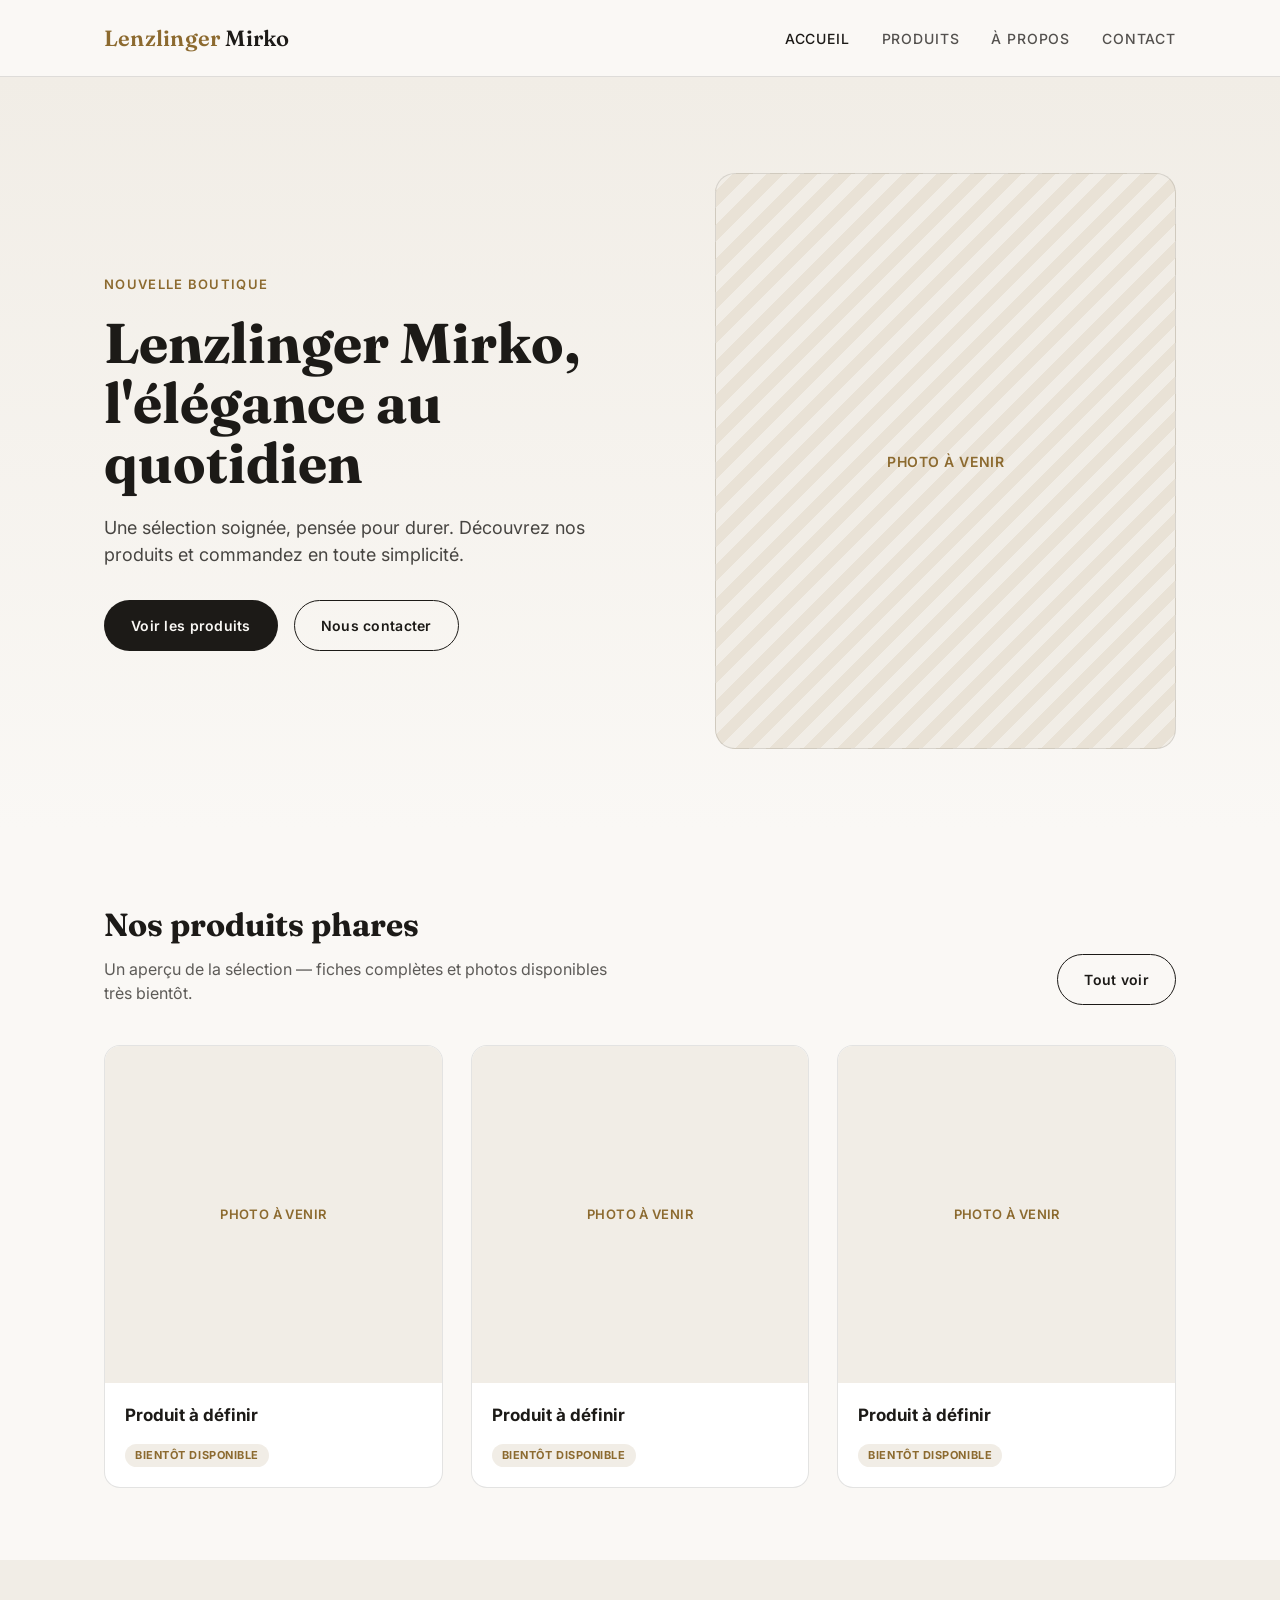
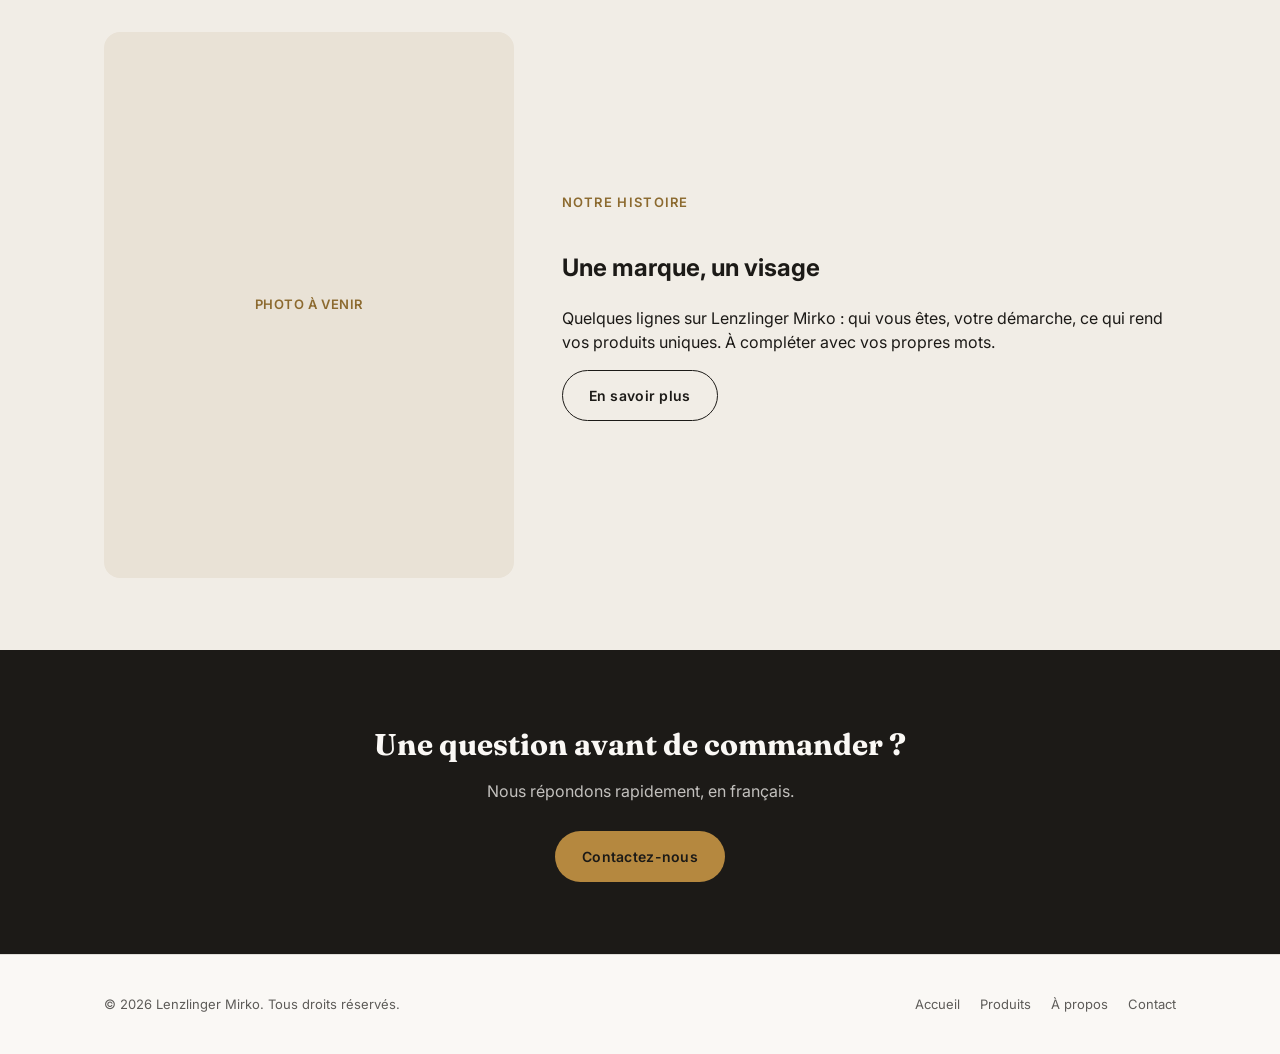
==== index.html @ 875009d1 "Scaffold the Lenzlinger Mirko storefront site Static homepage, products, about and contact pages wit" ====
<!doctype html>
<html lang="fr">
<head>
<meta charset="utf-8">
<meta name="viewport" content="width=device-width, initial-scale=1">
<title>Lenzlinger Mirko — Accueil</title>
<meta name="description" content="Lenzlinger Mirko — boutique en ligne. Site en cours de construction, pages et photos à venir.">
<link rel="preconnect" href="https://fonts.googleapis.com">
<link rel="preconnect" href="https://fonts.gstatic.com" crossorigin>
<link href="https://fonts.googleapis.com/css2?family=Fraunces:opsz,wght@9..144,500;9..144,600&family=Inter:wght@400;500;600;700&display=swap" rel="stylesheet">
<link rel="stylesheet" href="css/style.css">
</head>
<body>

<header class="site-header">
  <div class="wrap">
    <a href="index.html" class="logo">
      <span class="logo-animate"><span class="logo-mark">Lenzlinger</span> Mirko</span>
    </a>
    <nav class="main-nav" id="main-nav">
      <ul>
        <li><a href="index.html" aria-current="page">Accueil</a></li>
        <li><a href="produits.html">Produits</a></li>
        <li><a href="a-propos.html">À propos</a></li>
        <li><a href="contact.html">Contact</a></li>
      </ul>
    </nav>
    <button class="nav-toggle" aria-label="Ouvrir le menu" aria-expanded="false" aria-controls="main-nav">
      <span></span><span></span><span></span>
    </button>
  </div>
</header>

<main>

  <section class="hero">
    <div class="wrap">
      <div>
        <span class="eyebrow">Nouvelle boutique</span>
        <h1>Lenzlinger Mirko, l'élégance au quotidien</h1>
        <p class="lead">Une sélection soignée, pensée pour durer. Découvrez nos produits et commandez en toute simplicité.</p>
        <div class="cta-row">
          <a href="produits.html" class="btn btn-primary">Voir les produits</a>
          <a href="contact.html" class="btn btn-outline">Nous contacter</a>
        </div>
      </div>
      <div class="hero-visual">Photo à venir</div>
    </div>
  </section>

  <section id="produits">
    <div class="wrap">
      <div class="section-head">
        <div>
          <h2>Nos produits phares</h2>
          <p>Un aperçu de la sélection — fiches complètes et photos disponibles très bientôt.</p>
        </div>
        <a href="produits.html" class="btn btn-outline">Tout voir</a>
      </div>
      <div class="grid">
        <article class="card">
          <div class="card-media">Photo à venir</div>
          <div class="card-body">
            <h3>Produit à définir</h3>
            <span class="badge-soon">Bientôt disponible</span>
          </div>
        </article>
        <article class="card">
          <div class="card-media">Photo à venir</div>
          <div class="card-body">
            <h3>Produit à définir</h3>
            <span class="badge-soon">Bientôt disponible</span>
          </div>
        </article>
        <article class="card">
          <div class="card-media">Photo à venir</div>
          <div class="card-body">
            <h3>Produit à définir</h3>
            <span class="badge-soon">Bientôt disponible</span>
          </div>
        </article>
      </div>
    </div>
  </section>

  <section class="about">
    <div class="wrap">
      <div class="about-media">Photo à venir</div>
      <div>
        <span class="eyebrow">Notre histoire</span>
        <h2>Une marque, un visage</h2>
        <p class="lead">Quelques lignes sur Lenzlinger Mirko : qui vous êtes, votre démarche, ce qui rend vos produits uniques. À compléter avec vos propres mots.</p>
        <a href="a-propos.html" class="btn btn-outline">En savoir plus</a>
      </div>
    </div>
  </section>

  <section class="cta-band">
    <div class="wrap">
      <h2>Une question avant de commander ?</h2>
      <p>Nous répondons rapidement, en français.</p>
      <a href="contact.html" class="btn btn-primary">Contactez-nous</a>
    </div>
  </section>

</main>

<footer class="site-footer">
  <div class="wrap">
    <span>&copy; 2026 Lenzlinger Mirko. Tous droits réservés.</span>
    <nav>
      <ul>
        <li><a href="index.html">Accueil</a></li>
        <li><a href="produits.html">Produits</a></li>
        <li><a href="a-propos.html">À propos</a></li>
        <li><a href="contact.html">Contact</a></li>
      </ul>
    </nav>
  </div>
</footer>

<script src="js/main.js"></script>
</body>
</html>
---- css/style.css ----
:root {
  --ink: #1c1a17;
  --paper: #faf8f5;
  --paper-dim: #f1ede6;
  --accent: #b5883f;
  --accent-dark: #8c6a2f;
  --line: rgba(28, 26, 23, 0.12);
  --maxw: 1120px;
}

* { box-sizing: border-box; }

html { scroll-behavior: smooth; }

body {
  margin: 0;
  font-family: "Inter", system-ui, -apple-system, "Segoe UI", sans-serif;
  color: var(--ink);
  background: var(--paper);
  line-height: 1.5;
}

a { color: inherit; text-decoration: none; }

img { max-width: 100%; display: block; }

.wrap {
  max-width: var(--maxw);
  margin: 0 auto;
  padding: 0 24px;
}

/* Header */
.site-header {
  position: sticky;
  top: 0;
  z-index: 50;
  background: rgba(250, 248, 245, 0.92);
  backdrop-filter: blur(8px);
  border-bottom: 1px solid var(--line);
}

.site-header .wrap {
  display: flex;
  align-items: center;
  justify-content: space-between;
  height: 76px;
}

.logo {
  font-family: "Fraunces", Georgia, serif;
  font-weight: 600;
  font-size: 22px;
  letter-spacing: 0.01em;
  display: inline-flex;
  align-items: baseline;
  gap: 6px;
}

.logo .logo-mark {
  color: var(--accent-dark);
}

.logo-animate {
  display: inline-block;
  opacity: 0;
  transform: translateY(10px);
  animation: logoFill 0.9s cubic-bezier(0.19, 1, 0.22, 1) forwards;
  animation-delay: 0.15s;
}

@keyframes logoFill {
  0% {
    opacity: 0;
    transform: translateY(14px) scale(0.94);
    letter-spacing: 0.08em;
  }
  70% {
    opacity: 1;
  }
  100% {
    opacity: 1;
    transform: translateY(0) scale(1);
    letter-spacing: 0.01em;
  }
}

.main-nav ul {
  list-style: none;
  display: flex;
  gap: 32px;
  margin: 0;
  padding: 0;
}

.main-nav a {
  font-size: 14px;
  font-weight: 500;
  text-transform: uppercase;
  letter-spacing: 0.06em;
  opacity: 0.75;
  transition: opacity 0.15s ease;
}

.main-nav a:hover,
.main-nav a[aria-current="page"] {
  opacity: 1;
}

.nav-toggle {
  display: none;
  background: none;
  border: 0;
  cursor: pointer;
  padding: 8px;
}

.nav-toggle span {
  display: block;
  width: 22px;
  height: 2px;
  background: var(--ink);
  margin: 4px 0;
}

/* Hero */
.hero {
  position: relative;
  padding: 96px 0 80px;
  overflow: hidden;
  background: linear-gradient(180deg, var(--paper-dim), var(--paper));
}

.hero .wrap {
  display: grid;
  grid-template-columns: 1.1fr 0.9fr;
  gap: 48px;
  align-items: center;
}

.eyebrow {
  display: inline-block;
  font-size: 13px;
  font-weight: 600;
  letter-spacing: 0.1em;
  text-transform: uppercase;
  color: var(--accent-dark);
  margin-bottom: 18px;
}

.hero h1 {
  font-family: "Fraunces", Georgia, serif;
  font-size: clamp(36px, 5vw, 56px);
  line-height: 1.08;
  margin: 0 0 20px;
}

.hero p.lead {
  font-size: 18px;
  opacity: 0.8;
  max-width: 48ch;
  margin: 0 0 32px;
}

.btn {
  display: inline-flex;
  align-items: center;
  gap: 8px;
  padding: 14px 26px;
  border-radius: 999px;
  font-size: 14px;
  font-weight: 600;
  letter-spacing: 0.02em;
  border: 1px solid transparent;
  cursor: pointer;
}

.btn-primary {
  background: var(--ink);
  color: var(--paper);
}

.btn-primary:hover { background: var(--accent-dark); }

.btn-outline {
  border-color: var(--ink);
  background: transparent;
}

.btn-outline:hover {
  background: var(--ink);
  color: var(--paper);
}

.cta-row {
  display: flex;
  gap: 16px;
  flex-wrap: wrap;
}

.hero-visual {
  aspect-ratio: 4 / 5;
  border-radius: 20px;
  background: repeating-linear-gradient(
    135deg,
    var(--paper-dim),
    var(--paper-dim) 12px,
    #e9e2d6 12px,
    #e9e2d6 24px
  );
  display: flex;
  align-items: center;
  justify-content: center;
  text-align: center;
  color: var(--accent-dark);
  font-size: 14px;
  font-weight: 600;
  letter-spacing: 0.04em;
  text-transform: uppercase;
  border: 1px solid var(--line);
  padding: 24px;
}

/* Sections */
section { padding: 72px 0; }

.section-head {
  display: flex;
  align-items: flex-end;
  justify-content: space-between;
  gap: 24px;
  margin-bottom: 40px;
  flex-wrap: wrap;
}

.section-head h2 {
  font-family: "Fraunces", Georgia, serif;
  font-size: 32px;
  margin: 0;
}

.section-head p {
  margin: 8px 0 0;
  opacity: 0.7;
  max-width: 52ch;
}

/* Product grid */
.grid {
  display: grid;
  grid-template-columns: repeat(auto-fit, minmax(240px, 1fr));
  gap: 28px;
}

.card {
  background: #fff;
  border: 1px solid var(--line);
  border-radius: 16px;
  overflow: hidden;
  display: flex;
  flex-direction: column;
}

.card-media {
  aspect-ratio: 1 / 1;
  background: var(--paper-dim);
  display: flex;
  align-items: center;
  justify-content: center;
  color: var(--accent-dark);
  font-size: 13px;
  font-weight: 600;
  letter-spacing: 0.03em;
  text-transform: uppercase;
  text-align: center;
  padding: 16px;
}

.card-body { padding: 20px; }

.card-body h3 {
  margin: 0 0 6px;
  font-size: 17px;
}

.card-body .price {
  font-weight: 700;
  color: var(--accent-dark);
  margin-top: 10px;
}

.badge-soon {
  display: inline-block;
  font-size: 11px;
  font-weight: 700;
  text-transform: uppercase;
  letter-spacing: 0.05em;
  background: var(--paper-dim);
  color: var(--accent-dark);
  padding: 3px 10px;
  border-radius: 999px;
  margin-top: 10px;
}

/* About */
.about {
  background: var(--paper-dim);
}

.about .wrap {
  display: grid;
  grid-template-columns: 0.8fr 1.2fr;
  gap: 48px;
  align-items: center;
}

.about-media {
  aspect-ratio: 3 / 4;
  border-radius: 16px;
  background: #e9e2d6;
  display: flex;
  align-items: center;
  justify-content: center;
  color: var(--accent-dark);
  font-size: 13px;
  font-weight: 600;
  text-transform: uppercase;
  letter-spacing: 0.04em;
  text-align: center;
  padding: 24px;
}

/* Contact / CTA band */
.cta-band {
  background: var(--ink);
  color: var(--paper);
  text-align: center;
}

.cta-band h2 {
  font-family: "Fraunces", Georgia, serif;
  font-size: 30px;
  margin: 0 0 12px;
}

.cta-band p { opacity: 0.75; margin: 0 0 28px; }

.cta-band .btn-primary {
  background: var(--accent);
  color: var(--ink);
}

.cta-band .btn-primary:hover { background: #d6ab62; }

/* Contact page form */
.contact-grid {
  display: grid;
  grid-template-columns: 1fr 1fr;
  gap: 48px;
}

.form-field {
  margin-bottom: 20px;
}

.form-field label {
  display: block;
  font-size: 13px;
  font-weight: 600;
  margin-bottom: 6px;
}

.form-field input,
.form-field textarea {
  width: 100%;
  padding: 12px 14px;
  border: 1px solid var(--line);
  border-radius: 10px;
  font: inherit;
  background: #fff;
}

.form-field textarea { min-height: 140px; resize: vertical; }

.info-list {
  list-style: none;
  padding: 0;
  margin: 24px 0 0;
}

.info-list li {
  padding: 14px 0;
  border-top: 1px solid var(--line);
}

/* Footer */
.site-footer {
  border-top: 1px solid var(--line);
  padding: 40px 0;
}

.site-footer .wrap {
  display: flex;
  justify-content: space-between;
  align-items: center;
  flex-wrap: wrap;
  gap: 16px;
  font-size: 13px;
  opacity: 0.7;
}

.site-footer nav ul {
  list-style: none;
  display: flex;
  gap: 20px;
  margin: 0;
  padding: 0;
}

/* Responsive */
@media (max-width: 860px) {
  .hero .wrap,
  .about .wrap,
  .contact-grid {
    grid-template-columns: 1fr;
  }

  .hero { padding: 64px 0 48px; }

  .main-nav {
    position: fixed;
    inset: 76px 0 0 0;
    background: var(--paper);
    padding: 24px;
    transform: translateY(-110%);
    transition: transform 0.25s ease;
  }

  .main-nav.open { transform: translateY(0); }

  .main-nav ul {
    flex-direction: column;
    gap: 4px;
  }

  .main-nav a {
    display: block;
    padding: 14px 4px;
    font-size: 16px;
    border-bottom: 1px solid var(--line);
  }

  .nav-toggle { display: block; }
}
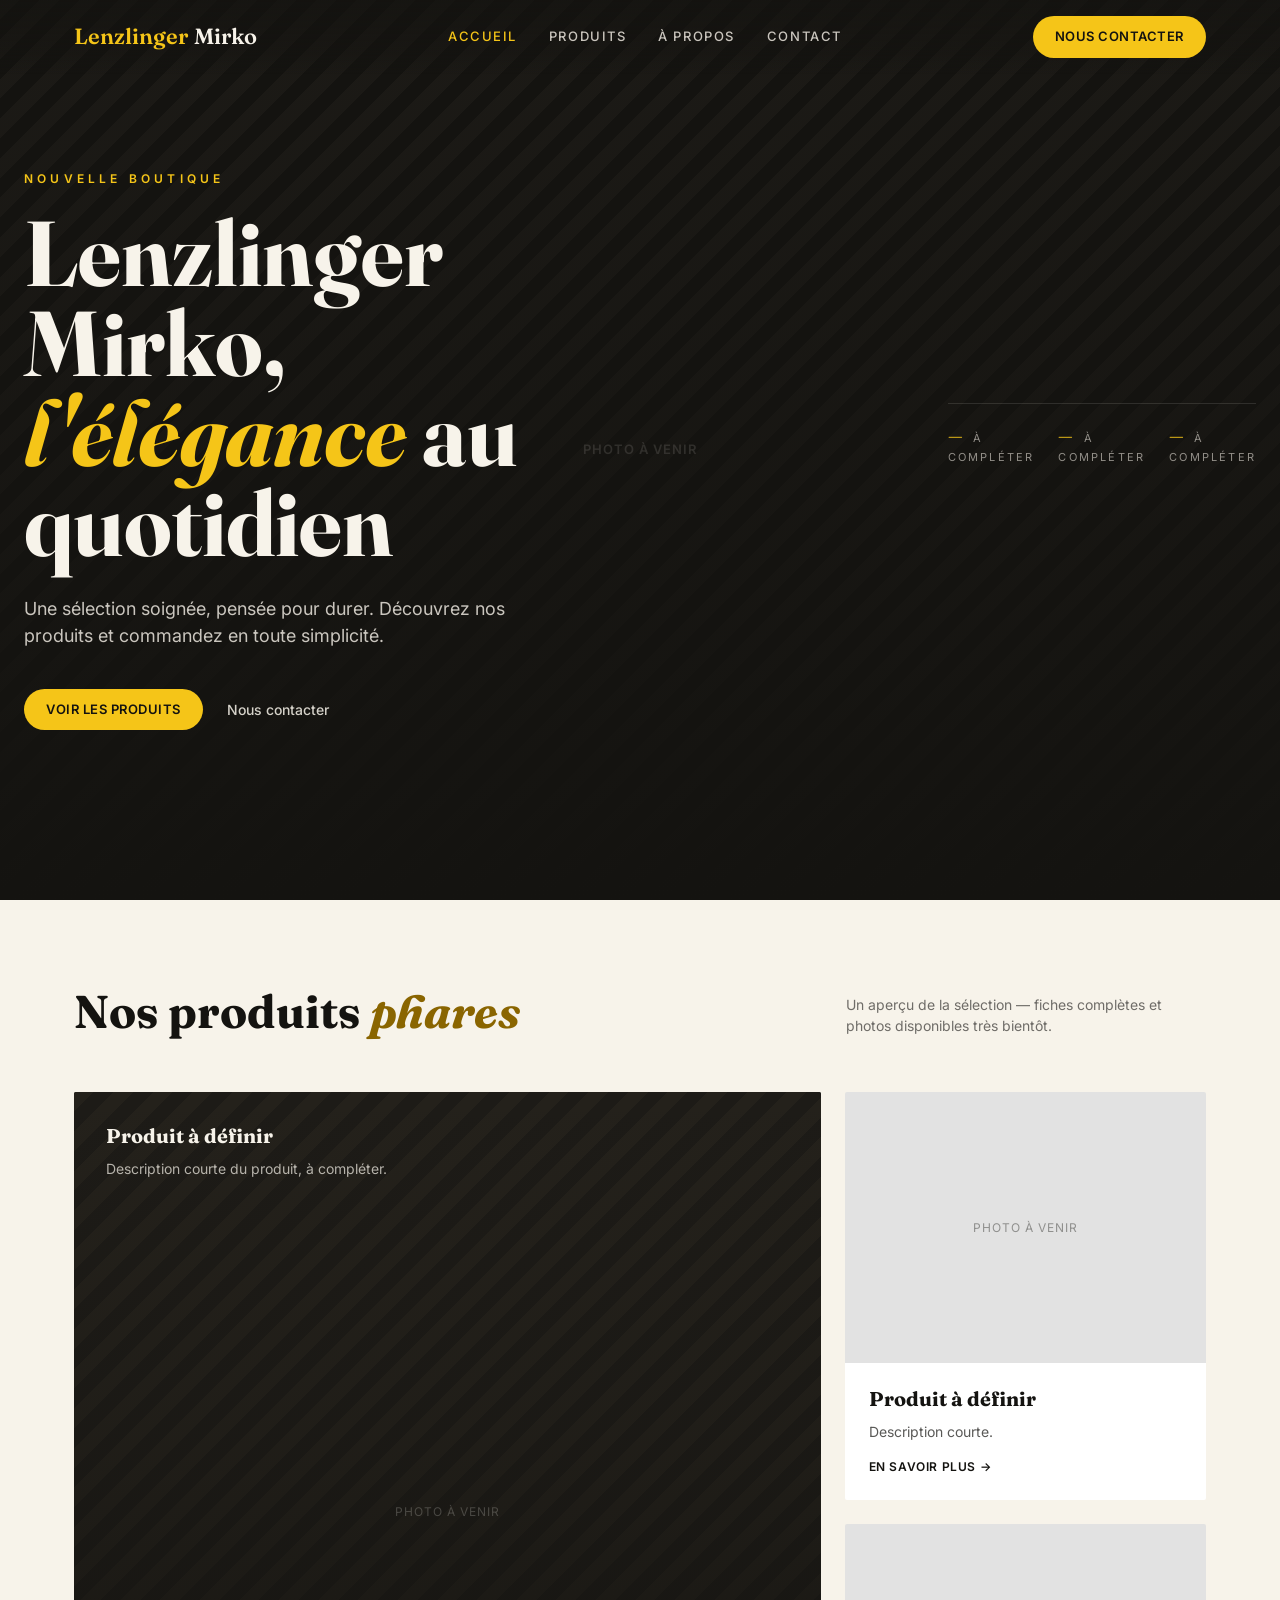
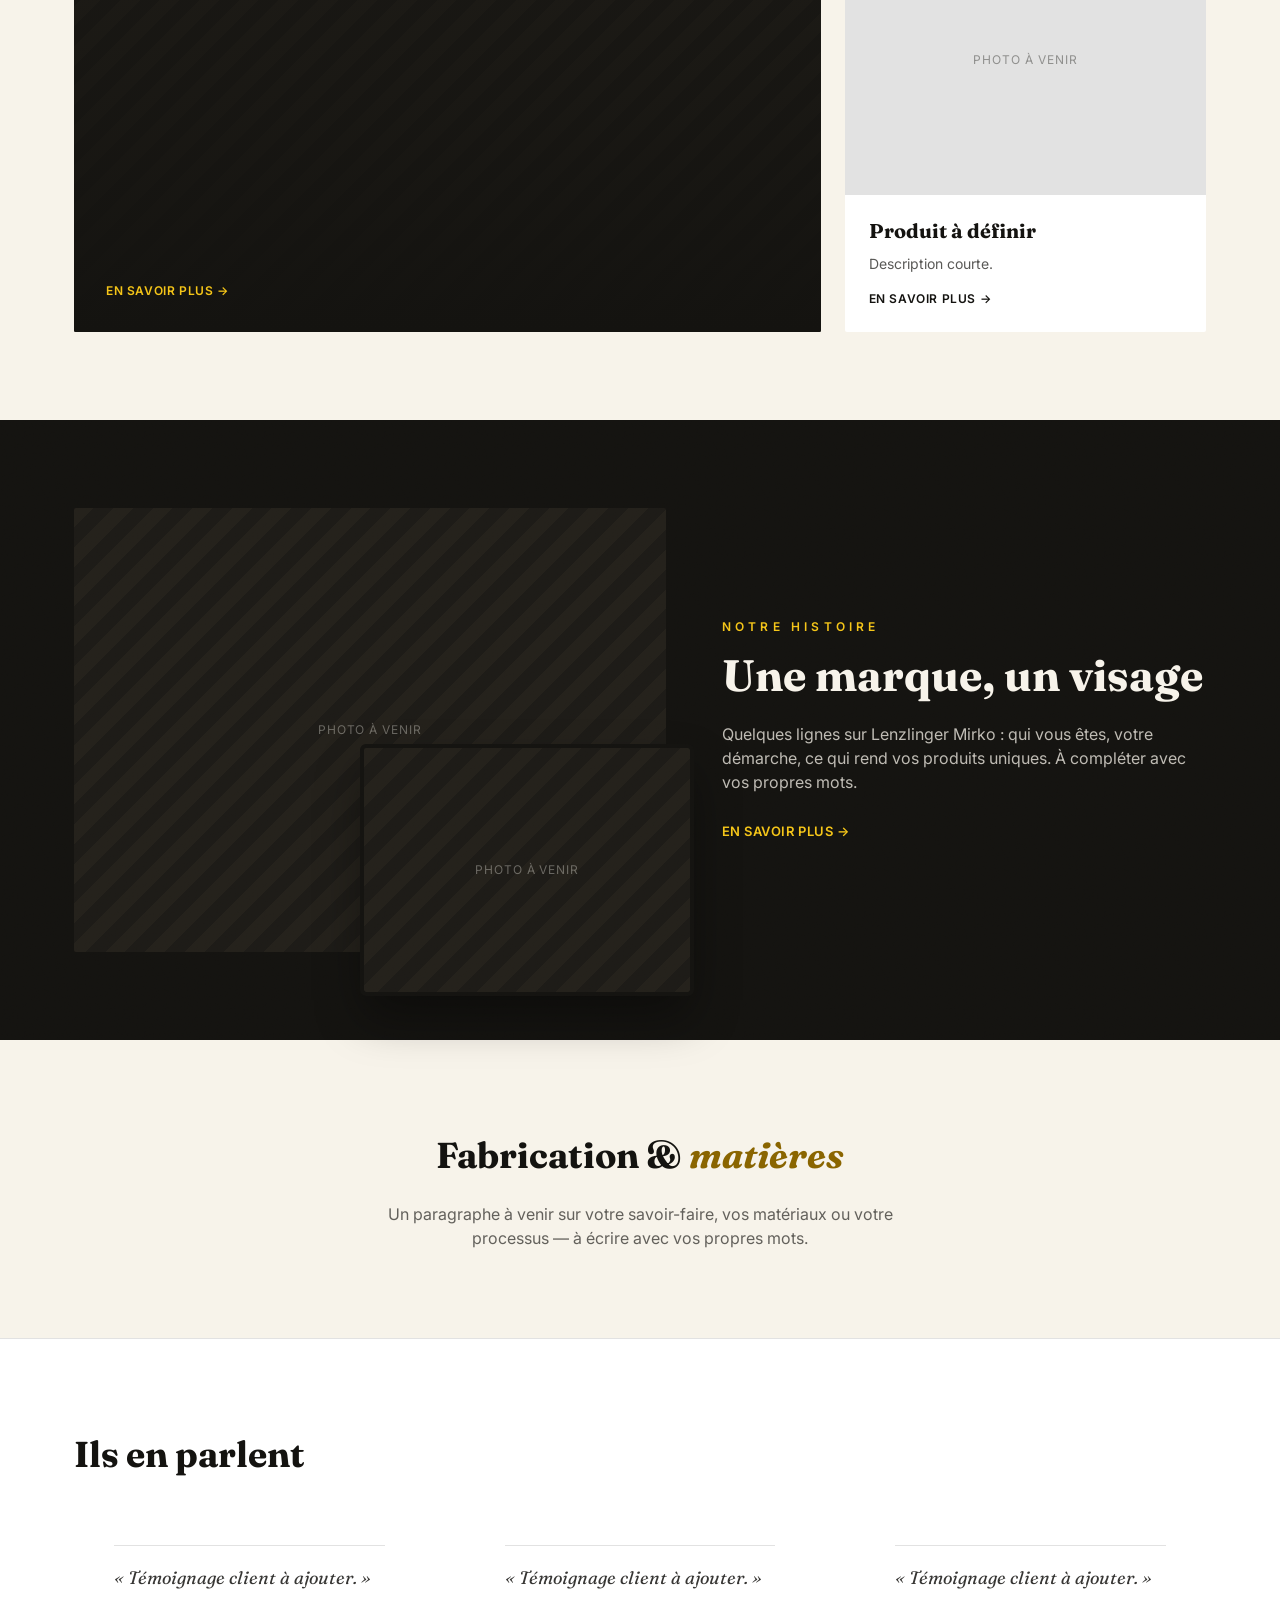
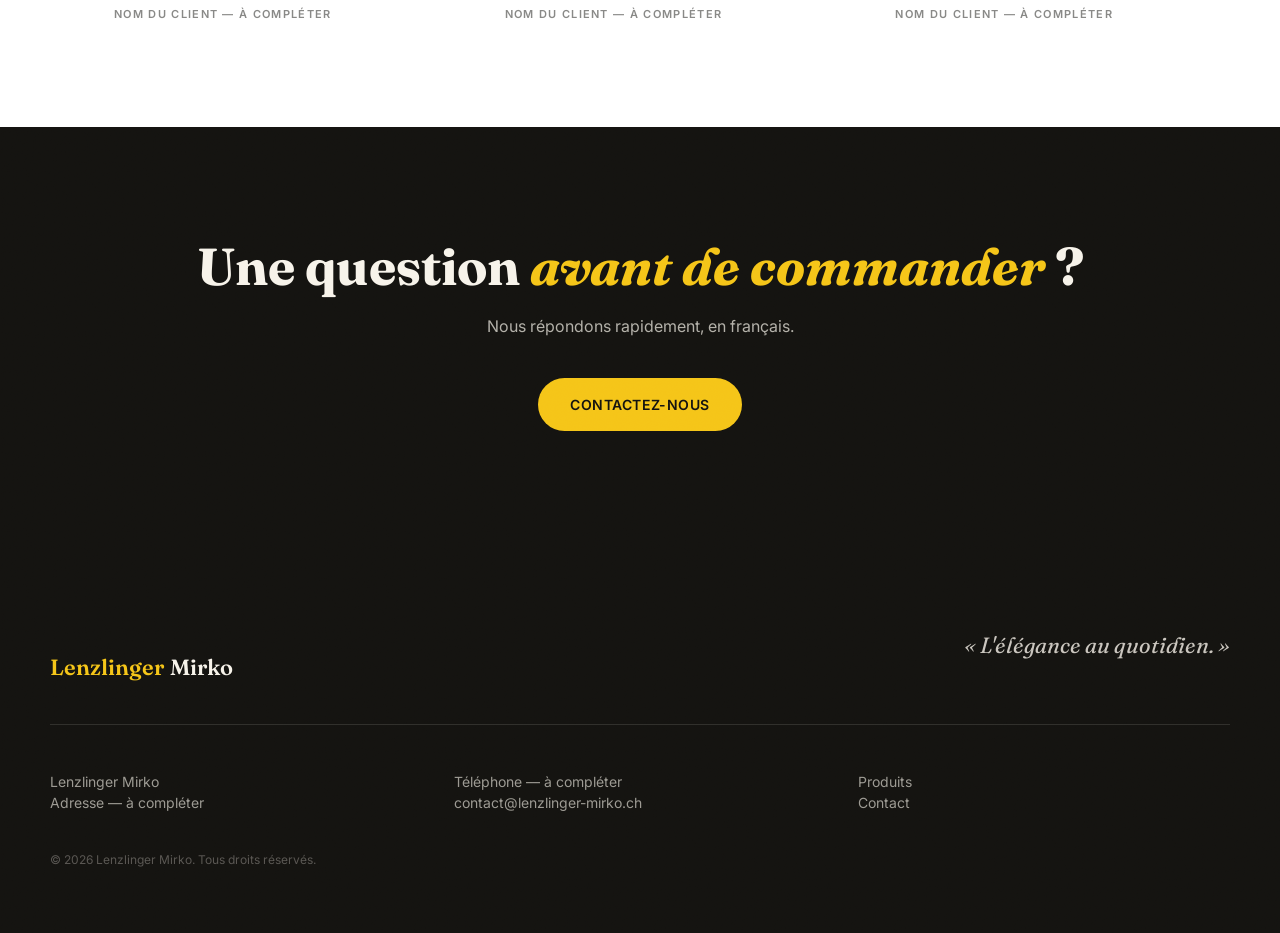
==== commit 8cbaaf7b: "Restyle the site after AZ Coaching's editorial design system Same visual language across all pages: " ====
--- a/index.html
+++ b/index.html
@@ -7,115 +7,189 @@
 <meta name="description" content="Lenzlinger Mirko — boutique en ligne. Site en cours de construction, pages et photos à venir.">
 <link rel="preconnect" href="https://fonts.googleapis.com">
 <link rel="preconnect" href="https://fonts.gstatic.com" crossorigin>
-<link href="https://fonts.googleapis.com/css2?family=Fraunces:opsz,wght@9..144,500;9..144,600&family=Inter:wght@400;500;600;700&display=swap" rel="stylesheet">
+<link href="https://fonts.googleapis.com/css2?family=Fraunces:ital,wght@0,500;0,600;1,400;1,500;1,600&family=Inter:wght@400;500;600;700&display=swap" rel="stylesheet">
 <link rel="stylesheet" href="css/style.css">
 </head>
 <body>
 
-<header class="site-header">
+<header id="site-header">
   <div class="wrap">
-    <a href="index.html" class="logo">
-      <span class="logo-animate"><span class="logo-mark">Lenzlinger</span> Mirko</span>
+    <a href="index.html" class="wordmark">
+      <span class="mark">Lenzlinger</span> Mirko
     </a>
-    <nav class="main-nav" id="main-nav">
-      <ul>
-        <li><a href="index.html" aria-current="page">Accueil</a></li>
-        <li><a href="produits.html">Produits</a></li>
-        <li><a href="a-propos.html">À propos</a></li>
-        <li><a href="contact.html">Contact</a></li>
-      </ul>
+
+    <nav class="main-nav">
+      <a href="index.html" aria-current="page">Accueil</a>
+      <a href="produits.html">Produits</a>
+      <a href="a-propos.html">À propos</a>
+      <a href="contact.html">Contact</a>
     </nav>
-    <button class="nav-toggle" aria-label="Ouvrir le menu" aria-expanded="false" aria-controls="main-nav">
-      <span></span><span></span><span></span>
-    </button>
+
+    <div class="header-actions">
+      <a href="contact.html" class="btn-pill">Nous contacter</a>
+      <button id="menu-toggle" class="menu-toggle" type="button" aria-expanded="false" aria-controls="full-menu" aria-label="Ouvrir le menu">
+        <span></span><span></span><span></span>
+      </button>
+    </div>
   </div>
 </header>
+
+<div id="full-menu">
+  <nav>
+    <a href="index.html" aria-current="page">Accueil</a>
+    <a href="produits.html">Produits</a>
+    <a href="a-propos.html">À propos</a>
+    <a href="contact.html">Contact</a>
+  </nav>
+  <div class="menu-footer">
+    <a href="contact.html" class="btn-pill btn-pill-lg">Nous contacter</a>
+  </div>
+</div>
 
 <main>
 
   <section class="hero">
-    <div class="wrap">
-      <div>
-        <span class="eyebrow">Nouvelle boutique</span>
-        <h1>Lenzlinger Mirko, l'élégance au quotidien</h1>
-        <p class="lead">Une sélection soignée, pensée pour durer. Découvrez nos produits et commandez en toute simplicité.</p>
-        <div class="cta-row">
-          <a href="produits.html" class="btn btn-primary">Voir les produits</a>
-          <a href="contact.html" class="btn btn-outline">Nous contacter</a>
+    <div class="hero-media">
+      <div class="kenburns">Photo à venir</div>
+    </div>
+    <div class="hero-overlay"></div>
+
+    <div class="hero-content">
+      <div class="hero-inner">
+        <p class="kicker" data-reveal data-reveal-hero>Nouvelle boutique</p>
+        <h1 data-reveal data-reveal-hero style="--reveal-delay:100ms">
+          Lenzlinger Mirko,<br>
+          <em>l'élégance</em> au quotidien
+        </h1>
+        <p class="lead" data-reveal data-reveal-hero style="--reveal-delay:220ms">
+          Une sélection soignée, pensée pour durer. Découvrez nos produits et commandez en toute simplicité.
+        </p>
+        <div class="hero-actions" data-reveal data-reveal-hero style="--reveal-delay:340ms">
+          <a href="produits.html" class="btn-pill">Voir les produits</a>
+          <a href="contact.html" class="link-draw">Nous contacter</a>
         </div>
       </div>
-      <div class="hero-visual">Photo à venir</div>
+    </div>
+
+    <div class="hero-stats" data-reveal style="--reveal-delay:500ms">
+      <div class="row">
+        <span><span class="num">—</span>à compléter</span>
+        <span><span class="num">—</span>à compléter</span>
+        <span><span class="num">—</span>à compléter</span>
+      </div>
     </div>
   </section>
 
   <section id="produits">
     <div class="wrap">
       <div class="section-head">
-        <div>
-          <h2>Nos produits phares</h2>
-          <p>Un aperçu de la sélection — fiches complètes et photos disponibles très bientôt.</p>
-        </div>
-        <a href="produits.html" class="btn btn-outline">Tout voir</a>
+        <h2 data-reveal>Nos produits <em>phares</em></h2>
+        <p data-reveal style="--reveal-delay:80ms">Un aperçu de la sélection — fiches complètes et photos disponibles très bientôt.</p>
       </div>
-      <div class="grid">
-        <article class="card">
-          <div class="card-media">Photo à venir</div>
+
+      <div class="feature-grid">
+        <a href="produits.html" class="card-feature rise-card" data-reveal>
+          <div class="media-fill">Photo à venir</div>
+          <div class="card-body">
+            <h3 class="editorial">Produit à définir</h3>
+            <p>Description courte du produit, à compléter.</p>
+            <span class="more">En savoir plus →</span>
+          </div>
+        </a>
+
+        <a href="produits.html" class="card-simple rise-card" data-reveal style="--reveal-delay:70ms">
+          <div class="media-fill">Photo à venir</div>
           <div class="card-body">
             <h3>Produit à définir</h3>
-            <span class="badge-soon">Bientôt disponible</span>
+            <p>Description courte.</p>
+            <span class="more">En savoir plus →</span>
           </div>
-        </article>
-        <article class="card">
-          <div class="card-media">Photo à venir</div>
+        </a>
+
+        <a href="produits.html" class="card-simple rise-card" data-reveal style="--reveal-delay:140ms">
+          <div class="media-fill">Photo à venir</div>
           <div class="card-body">
             <h3>Produit à définir</h3>
-            <span class="badge-soon">Bientôt disponible</span>
+            <p>Description courte.</p>
+            <span class="more">En savoir plus →</span>
           </div>
-        </article>
-        <article class="card">
-          <div class="card-media">Photo à venir</div>
-          <div class="card-body">
-            <h3>Produit à définir</h3>
-            <span class="badge-soon">Bientôt disponible</span>
-          </div>
-        </article>
+        </a>
       </div>
     </div>
   </section>
 
-  <section class="about">
+  <section class="band-dark grain">
     <div class="wrap">
-      <div class="about-media">Photo à venir</div>
-      <div>
-        <span class="eyebrow">Notre histoire</span>
+      <div class="overlap-media">
+        <div class="media-fill" data-reveal>Photo à venir</div>
+        <div class="media-fill small" data-reveal style="--reveal-delay:150ms">Photo à venir</div>
+      </div>
+      <div class="copy" data-reveal style="--reveal-delay:100ms">
+        <p class="kicker">Notre histoire</p>
         <h2>Une marque, un visage</h2>
         <p class="lead">Quelques lignes sur Lenzlinger Mirko : qui vous êtes, votre démarche, ce qui rend vos produits uniques. À compléter avec vos propres mots.</p>
-        <a href="a-propos.html" class="btn btn-outline">En savoir plus</a>
+        <a href="a-propos.html" class="link-draw">En savoir plus →</a>
       </div>
     </div>
   </section>
 
-  <section class="cta-band">
+  <section class="text-center-section">
     <div class="wrap">
-      <h2>Une question avant de commander ?</h2>
-      <p>Nous répondons rapidement, en français.</p>
-      <a href="contact.html" class="btn btn-primary">Contactez-nous</a>
+      <h2 data-reveal>Fabrication &amp; <em style="color:var(--yellow-dark); font-style:italic;">matières</em></h2>
+      <p data-reveal style="--reveal-delay:80ms">Un paragraphe à venir sur votre savoir-faire, vos matériaux ou votre processus — à écrire avec vos propres mots.</p>
+    </div>
+  </section>
+
+  <section class="testimonials">
+    <div class="wrap">
+      <h2 data-reveal>Ils en parlent</h2>
+      <div class="testimonial-grid">
+        <figure class="testimonial" data-reveal>
+          <blockquote>« Témoignage client à ajouter. »</blockquote>
+          <figcaption>Nom du client — à compléter</figcaption>
+        </figure>
+        <figure class="testimonial" data-reveal style="--reveal-delay:90ms">
+          <blockquote>« Témoignage client à ajouter. »</blockquote>
+          <figcaption>Nom du client — à compléter</figcaption>
+        </figure>
+        <figure class="testimonial" data-reveal style="--reveal-delay:180ms">
+          <blockquote>« Témoignage client à ajouter. »</blockquote>
+          <figcaption>Nom du client — à compléter</figcaption>
+        </figure>
+      </div>
+    </div>
+  </section>
+
+  <section class="cta-band grain">
+    <div class="wrap">
+      <h2 data-reveal>Une question <em>avant de commander</em> ?</h2>
+      <p class="lead" data-reveal style="--reveal-delay:80ms">Nous répondons rapidement, en français.</p>
+      <div class="hero-actions" data-reveal style="--reveal-delay:160ms">
+        <a href="contact.html" class="btn-pill btn-pill-lg">Contactez-nous</a>
+      </div>
     </div>
   </section>
 
 </main>
 
-<footer class="site-footer">
-  <div class="wrap">
+<footer id="site-footer" class="grain">
+  <div class="top">
+    <span class="wordmark"><span class="mark">Lenzlinger</span> Mirko</span>
+    <p class="tagline">« L'élégance au quotidien. »</p>
+  </div>
+  <div class="cols">
+    <p>Lenzlinger Mirko<br>Adresse — à compléter</p>
+    <p>
+      Téléphone — à compléter<br>
+      <a href="mailto:contact@lenzlinger-mirko.ch" class="link-draw">contact@lenzlinger-mirko.ch</a>
+    </p>
+    <p>
+      <a href="produits.html" class="link-draw">Produits</a><br>
+      <a href="contact.html" class="link-draw">Contact</a>
+    </p>
+  </div>
+  <div class="bottom">
     <span>&copy; 2026 Lenzlinger Mirko. Tous droits réservés.</span>
-    <nav>
-      <ul>
-        <li><a href="index.html">Accueil</a></li>
-        <li><a href="produits.html">Produits</a></li>
-        <li><a href="a-propos.html">À propos</a></li>
-        <li><a href="contact.html">Contact</a></li>
-      </ul>
-    </nav>
   </div>
 </footer>
 
--- a/css/style.css
+++ b/css/style.css
@@ -1,28 +1,37 @@
 :root {
-  --ink: #1c1a17;
-  --paper: #faf8f5;
-  --paper-dim: #f1ede6;
-  --accent: #b5883f;
-  --accent-dark: #8c6a2f;
-  --line: rgba(28, 26, 23, 0.12);
-  --maxw: 1120px;
+  --ink: #141310;
+  --cream: #f7f3ea;
+  --yellow: #f5c518;
+  --yellow-dark: #8a6500;
+  --line: rgba(247, 243, 234, 0.12);
+  --line-dark: rgba(20, 19, 16, 0.12);
+  --maxw: 1180px;
 }
 
 * { box-sizing: border-box; }
 
-html { scroll-behavior: smooth; }
+html {
+  scroll-behavior: smooth;
+  overflow-x: hidden;
+}
 
 body {
   margin: 0;
+  overflow-x: hidden;
   font-family: "Inter", system-ui, -apple-system, "Segoe UI", sans-serif;
   color: var(--ink);
-  background: var(--paper);
+  background: var(--cream);
   line-height: 1.5;
 }
 
+body.menu-open { overflow: hidden; }
+
 a { color: inherit; text-decoration: none; }
-
 img { max-width: 100%; display: block; }
+
+.editorial {
+  font-family: "Fraunces", Georgia, serif;
+}
 
 .wrap {
   max-width: var(--maxw);
@@ -30,425 +39,698 @@
   padding: 0 24px;
 }
 
-/* Header */
-.site-header {
-  position: sticky;
-  top: 0;
-  z-index: 50;
-  background: rgba(250, 248, 245, 0.92);
-  backdrop-filter: blur(8px);
-  border-bottom: 1px solid var(--line);
-}
-
-.site-header .wrap {
+/* ---------- Reveal-on-scroll (fade + blur + rise), as on AZ Coaching ---------- */
+[data-reveal] {
+  opacity: 0;
+  transform: translateY(28px);
+  filter: blur(6px);
+  transition: opacity 0.8s cubic-bezier(0.16, 1, 0.3, 1),
+    transform 0.8s cubic-bezier(0.16, 1, 0.3, 1),
+    filter 0.8s cubic-bezier(0.16, 1, 0.3, 1);
+  transition-delay: var(--reveal-delay, 0ms);
+}
+
+[data-reveal].is-visible {
+  opacity: 1;
+  transform: none;
+  filter: blur(0);
+}
+
+[data-reveal-hero] {
+  transform: translateY(46px) scale(0.96);
+  filter: blur(10px);
+  transition-duration: 1s;
+}
+
+[data-reveal-hero].is-visible {
+  transform: none;
+  filter: blur(0);
+}
+
+@media (prefers-reduced-motion: reduce) {
+  html { scroll-behavior: auto; }
+  [data-reveal] {
+    opacity: 1 !important;
+    transform: none !important;
+    filter: none !important;
+    transition: none !important;
+  }
+  .kenburns { animation: none !important; }
+}
+
+/* Slow continuous zoom on the hero image */
+@keyframes kenburns {
+  from { transform: scale(1); }
+  to { transform: scale(1.18); }
+}
+
+.kenburns {
+  animation: kenburns 16s ease-in-out infinite alternate;
+}
+
+/* Underline that draws in on hover, instead of a static one */
+.link-draw {
+  position: relative;
+  background-image: linear-gradient(currentColor, currentColor);
+  background-position: 0 100%;
+  background-repeat: no-repeat;
+  background-size: 0% 1px;
+  transition: background-size 0.35s cubic-bezier(0.16, 1, 0.3, 1);
+}
+
+.link-draw:hover,
+.link-draw:focus-visible {
+  background-size: 100% 1px;
+}
+
+/* Elevation + image zoom on hover for cards */
+.rise-card {
+  transition: transform 0.5s cubic-bezier(0.16, 1, 0.3, 1),
+    box-shadow 0.5s cubic-bezier(0.16, 1, 0.3, 1);
+}
+
+@media (hover: hover) {
+  .rise-card:hover {
+    transform: translateY(-6px);
+    box-shadow: 0 24px 48px -24px rgba(20, 19, 16, 0.35);
+  }
+}
+
+/* Subtle grain over large dark fields */
+.grain { position: relative; isolation: isolate; }
+
+.grain::after {
+  content: "";
+  position: absolute;
+  inset: 0;
+  z-index: 1;
+  pointer-events: none;
+  opacity: 0.05;
+  mix-blend-mode: overlay;
+  background-image: url("data:image/svg+xml,%3Csvg xmlns='http://www.w3.org/2000/svg' width='120' height='120'%3E%3Cfilter id='n'%3E%3CfeTurbulence type='fractalNoise' baseFrequency='0.9' numOctaves='2' stitchTiles='stitch'/%3E%3C/filter%3E%3Crect width='100%25' height='100%25' filter='url(%23n)'/%3E%3C/svg%3E");
+  background-size: 120px 120px;
+}
+
+/* ---------- Header ---------- */
+#site-header {
+  position: fixed;
+  inset: 0 0 auto 0;
+  z-index: 60;
+  background-image: linear-gradient(to bottom, rgba(20,19,16,0.7) 0%, rgba(20,19,16,0.4) 70%, rgba(20,19,16,0) 100%);
+  transition: background-color 0.3s ease, backdrop-filter 0.3s ease, box-shadow 0.3s ease;
+}
+
+#site-header.scrolled {
+  background-image: none;
+  background-color: rgba(20, 19, 16, 0.92);
+  backdrop-filter: blur(10px);
+  box-shadow: 0 1px 0 var(--line);
+}
+
+#site-header .wrap {
   display: flex;
   align-items: center;
   justify-content: space-between;
-  height: 76px;
-}
-
-.logo {
+  gap: 24px;
+  padding: 16px 24px;
+}
+
+.wordmark {
   font-family: "Fraunces", Georgia, serif;
   font-weight: 600;
   font-size: 22px;
-  letter-spacing: 0.01em;
+  color: var(--cream);
   display: inline-flex;
   align-items: baseline;
   gap: 6px;
 }
 
-.logo .logo-mark {
-  color: var(--accent-dark);
-}
-
-.logo-animate {
-  display: inline-block;
+.wordmark .mark { color: var(--yellow); }
+
+.main-nav {
+  display: none;
+  align-items: center;
+  gap: 32px;
+  font-size: 13px;
+  font-weight: 500;
+  text-transform: uppercase;
+  letter-spacing: 0.12em;
+  color: rgba(247, 243, 234, 0.8);
+}
+
+.main-nav a:hover,
+.main-nav a[aria-current="page"] {
+  color: var(--yellow);
+}
+
+.header-actions { display: flex; align-items: center; gap: 12px; }
+
+.btn-pill {
+  display: inline-flex;
+  align-items: center;
+  gap: 8px;
+  border-radius: 999px;
+  padding: 11px 22px;
+  font-size: 13px;
+  font-weight: 600;
+  text-transform: uppercase;
+  letter-spacing: 0.04em;
+  background: var(--yellow);
+  color: var(--ink);
+  transition: background 0.2s ease;
+}
+
+.btn-pill:hover { background: #fff; }
+
+.btn-pill-lg { padding: 16px 32px; font-size: 14px; }
+
+.menu-toggle {
+  display: flex;
+  flex-direction: column;
+  align-items: center;
+  justify-content: center;
+  gap: 5px;
+  width: 40px;
+  height: 40px;
+  border-radius: 999px;
+  border: 1px solid rgba(247, 243, 234, 0.25);
+  background: none;
+  cursor: pointer;
+}
+
+.menu-toggle span {
+  width: 20px;
+  height: 1px;
+  background: var(--cream);
+  transition: transform 0.3s ease, opacity 0.2s ease;
+}
+
+.menu-toggle[aria-expanded="true"] span:nth-child(1) { transform: translateY(6px) rotate(45deg); }
+.menu-toggle[aria-expanded="true"] span:nth-child(2) { opacity: 0; }
+.menu-toggle[aria-expanded="true"] span:nth-child(3) { transform: translateY(-6px) rotate(-45deg); }
+
+#full-menu {
+  position: fixed;
+  inset: 0;
+  z-index: 50;
+  display: none;
+  flex-direction: column;
+  background: var(--ink);
+  color: var(--cream);
+  padding: 112px 24px 40px;
+}
+
+#full-menu.open { display: flex; }
+
+#full-menu nav {
+  display: flex;
+  flex: 1;
+  flex-direction: column;
+  justify-content: center;
+  gap: 4px;
+}
+
+#full-menu nav a {
+  font-family: "Fraunces", Georgia, serif;
+  font-size: 32px;
+  padding: 14px 0;
+  border-bottom: 1px solid var(--line);
   opacity: 0;
-  transform: translateY(10px);
-  animation: logoFill 0.9s cubic-bezier(0.19, 1, 0.22, 1) forwards;
-  animation-delay: 0.15s;
-}
-
-@keyframes logoFill {
-  0% {
-    opacity: 0;
-    transform: translateY(14px) scale(0.94);
-    letter-spacing: 0.08em;
-  }
-  70% {
-    opacity: 1;
-  }
-  100% {
-    opacity: 1;
-    transform: translateY(0) scale(1);
-    letter-spacing: 0.01em;
-  }
-}
-
-.main-nav ul {
-  list-style: none;
-  display: flex;
-  gap: 32px;
-  margin: 0;
-  padding: 0;
-}
-
-.main-nav a {
+  transform: translateY(16px);
+  transition: opacity 0.3s ease, transform 0.3s ease;
+}
+
+#full-menu.open nav a { opacity: 1; transform: none; }
+#full-menu nav a[aria-current="page"] { color: var(--yellow); }
+
+#full-menu .menu-footer {
+  display: flex;
+  flex-direction: column;
+  align-items: center;
+  gap: 16px;
+  margin-top: 32px;
+}
+
+@media (min-width: 1024px) {
+  .main-nav { display: flex; }
+  .menu-toggle { display: none; }
+  #full-menu { display: none !important; }
+}
+
+/* ---------- Hero ---------- */
+.hero {
+  position: relative;
+  display: flex;
+  align-items: center;
+  min-height: 100svh;
+  overflow: hidden;
+  background: var(--ink);
+}
+
+.hero-media {
+  position: absolute;
+  inset: 0;
+}
+
+.hero-media .kenburns {
+  position: absolute;
+  inset: 0;
+  width: 100%;
+  height: 100%;
+  background: repeating-linear-gradient(135deg, #1d1b17, #1d1b17 14px, #141310 14px, #141310 28px);
+  display: flex;
+  align-items: center;
+  justify-content: center;
+  color: rgba(247, 243, 234, 0.3);
+  font-size: 13px;
+  font-weight: 600;
+  letter-spacing: 0.08em;
+  text-transform: uppercase;
+}
+
+.hero-overlay {
+  position: absolute;
+  inset: 0;
+  background: linear-gradient(0deg, var(--ink) 0%, rgba(20,19,16,0.55) 55%, rgba(20,19,16,0.1) 100%);
+}
+
+.hero-content {
+  position: relative;
+  z-index: 1;
+  width: 100%;
+  padding: 0 24px;
+  max-width: var(--maxw);
+  margin: 0 auto;
+}
+
+.hero-inner { max-width: 640px; }
+
+.kicker {
+  font-size: 12px;
+  font-weight: 600;
+  text-transform: uppercase;
+  letter-spacing: 0.35em;
+  color: var(--yellow);
+  margin: 0 0 20px;
+}
+
+.hero h1 {
+  font-family: "Fraunces", Georgia, serif;
+  font-size: clamp(42px, 9vw, 92px);
+  line-height: 0.98;
+  margin: 0;
+  color: var(--cream);
+}
+
+.hero h1 em {
+  font-style: italic;
+  color: var(--yellow);
+}
+
+.hero .lead {
+  margin: 26px 0 0;
+  max-width: 44ch;
+  font-size: 18px;
+  color: rgba(247, 243, 234, 0.8);
+}
+
+.hero-actions {
+  display: flex;
+  flex-wrap: wrap;
+  align-items: center;
+  gap: 24px;
+  margin-top: 40px;
+}
+
+.hero-actions .link-draw {
   font-size: 14px;
   font-weight: 500;
-  text-transform: uppercase;
-  letter-spacing: 0.06em;
-  opacity: 0.75;
-  transition: opacity 0.15s ease;
-}
-
-.main-nav a:hover,
-.main-nav a[aria-current="page"] {
-  opacity: 1;
-}
-
-.nav-toggle {
+  color: rgba(247, 243, 234, 0.85);
+}
+
+.hero-actions .link-draw:hover { color: var(--yellow); }
+
+.hero-stats {
+  position: relative;
+  z-index: 1;
+  max-width: var(--maxw);
+  margin: 0 auto;
+  padding: 0 24px 32px;
   display: none;
-  background: none;
-  border: 0;
-  cursor: pointer;
-  padding: 8px;
-}
-
-.nav-toggle span {
-  display: block;
-  width: 22px;
-  height: 2px;
+}
+
+.hero-stats .row {
+  display: flex;
+  justify-content: space-between;
+  gap: 24px;
+  border-top: 1px solid var(--line);
+  padding-top: 18px;
+  font-size: 11px;
+  text-transform: uppercase;
+  letter-spacing: 0.2em;
+  color: rgba(247, 243, 234, 0.55);
+}
+
+.hero-stats .row span.num {
+  font-family: "Fraunces", Georgia, serif;
+  font-style: normal;
+  font-size: 18px;
+  color: var(--yellow);
+  margin-right: 8px;
+}
+
+@media (min-width: 640px) {
+  .hero-stats { display: block; }
+}
+
+/* ---------- Sections ---------- */
+section { padding: 88px 0; }
+
+.section-head {
+  display: flex;
+  gap: 24px;
+  justify-content: space-between;
+  align-items: flex-end;
+  flex-wrap: wrap;
+}
+
+.section-head h2 {
+  font-family: "Fraunces", Georgia, serif;
+  font-size: clamp(30px, 4vw, 46px);
+  line-height: 1.05;
+  margin: 0;
+  max-width: 20ch;
+}
+
+.section-head h2 em { font-style: italic; color: var(--yellow-dark); }
+
+.section-head p {
+  margin: 0;
+  max-width: 40ch;
+  font-size: 14px;
+  color: rgba(20, 19, 16, 0.6);
+}
+
+/* Asymmetric product grid */
+.feature-grid {
+  display: grid;
+  gap: 24px;
+  margin-top: 56px;
+  grid-template-columns: 1fr;
+}
+
+@media (min-width: 1024px) {
+  .feature-grid {
+    grid-template-columns: repeat(3, 1fr);
+    grid-auto-rows: 1fr;
+  }
+  .feature-grid > .card-feature {
+    grid-column: span 2;
+    grid-row: span 2;
+  }
+}
+
+.card-feature {
+  position: relative;
+  display: flex;
+  flex-direction: column;
+  justify-content: flex-end;
+  min-height: 26rem;
+  overflow: hidden;
+  border-radius: 2px;
+  background: #1d1b17;
+}
+
+.card-feature .media-fill {
+  position: absolute;
+  inset: 0;
+  background: repeating-linear-gradient(135deg, #24211b, #24211b 14px, #1d1b17 14px, #1d1b17 28px);
+  display: flex;
+  align-items: center;
+  justify-content: center;
+  color: rgba(247,243,234,0.35);
+  font-size: 12px;
+  text-transform: uppercase;
+  letter-spacing: 0.08em;
+}
+
+.card-feature::after {
+  content: "";
+  position: absolute;
+  inset: 0;
+  background: linear-gradient(0deg, var(--ink) 0%, rgba(20,19,16,0.25) 60%, transparent 100%);
+}
+
+.card-feature .card-body {
+  position: relative;
+  z-index: 1;
+  padding: 32px;
+  color: var(--cream);
+}
+
+.card-feature h3 { font-size: 28px; }
+
+.card-simple {
+  display: flex;
+  flex-direction: column;
+  overflow: hidden;
+  border-radius: 2px;
+  background: #fff;
+}
+
+.card-simple .media-fill {
+  aspect-ratio: 4 / 3;
+  background: var(--line-dark);
+  display: flex;
+  align-items: center;
+  justify-content: center;
+  color: rgba(20,19,16,0.4);
+  font-size: 12px;
+  text-transform: uppercase;
+  letter-spacing: 0.08em;
+}
+
+.card-body { padding: 24px; flex: 1; display: flex; flex-direction: column; }
+
+.card-body h3 {
+  font-family: "Fraunces", Georgia, serif;
+  font-size: 20px;
+  margin: 0;
+  line-height: 1.2;
+}
+
+.card-body p {
+  margin: 10px 0 0;
+  font-size: 14px;
+  opacity: 0.7;
+}
+
+.card-body .more {
+  margin-top: auto;
+  padding-top: 16px;
+  font-size: 12px;
+  font-weight: 600;
+  text-transform: uppercase;
+  letter-spacing: 0.05em;
+}
+
+.card-simple .more { color: var(--ink); }
+.card-feature .more { color: var(--yellow); }
+
+/* Dark editorial band with overlapping images */
+.band-dark {
   background: var(--ink);
-  margin: 4px 0;
-}
-
-/* Hero */
-.hero {
-  position: relative;
-  padding: 96px 0 80px;
-  overflow: hidden;
-  background: linear-gradient(180deg, var(--paper-dim), var(--paper));
-}
-
-.hero .wrap {
+  color: var(--cream);
+}
+
+.band-dark .wrap {
   display: grid;
-  grid-template-columns: 1.1fr 0.9fr;
-  gap: 48px;
-  align-items: center;
-}
-
-.eyebrow {
-  display: inline-block;
+  gap: 56px;
+  align-items: center;
+  grid-template-columns: 1fr;
+}
+
+@media (min-width: 1024px) {
+  .band-dark .wrap { grid-template-columns: 1.1fr 0.9fr; }
+}
+
+.overlap-media { position: relative; }
+
+.overlap-media .media-fill {
+  aspect-ratio: 4 / 3;
+  width: 100%;
+  border-radius: 2px;
+  background: repeating-linear-gradient(135deg, #24211b, #24211b 14px, #1d1b17 14px, #1d1b17 28px);
+  display: flex;
+  align-items: center;
+  justify-content: center;
+  color: rgba(247,243,234,0.35);
+  font-size: 12px;
+  text-transform: uppercase;
+  letter-spacing: 0.08em;
+}
+
+.overlap-media .media-fill.small {
+  position: absolute;
+  right: -24px;
+  bottom: -40px;
+  width: 55%;
+  box-shadow: 0 24px 48px rgba(0,0,0,0.4);
+  outline: 4px solid var(--ink);
+  display: none;
+}
+
+@media (min-width: 640px) {
+  .overlap-media .media-fill.small { display: flex; }
+}
+
+.band-dark .copy p.kicker { margin-bottom: 16px; }
+
+.band-dark .copy h2 {
+  font-family: "Fraunces", Georgia, serif;
+  font-size: clamp(30px, 4vw, 44px);
+  margin: 0;
+  line-height: 1.05;
+}
+
+.band-dark .copy .lead {
+  margin: 24px 0 0;
+  color: rgba(247, 243, 234, 0.75);
+  max-width: 48ch;
+}
+
+.band-dark .copy .link-draw {
+  display: inline-flex;
+  margin-top: 28px;
   font-size: 13px;
   font-weight: 600;
-  letter-spacing: 0.1em;
-  text-transform: uppercase;
-  color: var(--accent-dark);
-  margin-bottom: 18px;
-}
-
-.hero h1 {
-  font-family: "Fraunces", Georgia, serif;
-  font-size: clamp(36px, 5vw, 56px);
-  line-height: 1.08;
-  margin: 0 0 20px;
-}
-
-.hero p.lead {
+  text-transform: uppercase;
+  letter-spacing: 0.04em;
+  color: var(--yellow);
+}
+
+/* Centered text section */
+.text-center-section { text-align: center; }
+.text-center-section .wrap { max-width: 700px; }
+.text-center-section h2 {
+  font-family: "Fraunces", Georgia, serif;
+  font-size: clamp(26px, 4vw, 36px);
+  margin: 0;
+}
+.text-center-section p { margin: 20px auto 0; color: rgba(20,19,16,0.65); max-width: 56ch; }
+
+/* Testimonials */
+.testimonials { background: #fff; border-top: 1px solid var(--line-dark); }
+.testimonials h2 { font-family: "Fraunces", Georgia, serif; font-size: clamp(26px, 4vw, 36px); margin: 0; }
+
+.testimonial-grid {
+  display: grid;
+  gap: 40px;
+  margin-top: 48px;
+  grid-template-columns: 1fr;
+}
+
+@media (min-width: 640px) { .testimonial-grid { grid-template-columns: repeat(3, 1fr); } }
+
+.testimonial {
+  border-top: 1px solid var(--line-dark);
+  padding-top: 20px;
+}
+
+.testimonial blockquote {
+  margin: 0;
+  font-family: "Fraunces", Georgia, serif;
+  font-style: italic;
   font-size: 18px;
-  opacity: 0.8;
-  max-width: 48ch;
-  margin: 0 0 32px;
-}
-
-.btn {
-  display: inline-flex;
-  align-items: center;
-  gap: 8px;
-  padding: 14px 26px;
-  border-radius: 999px;
-  font-size: 14px;
+  line-height: 1.35;
+  color: rgba(20,19,16,0.85);
+}
+
+.testimonial figcaption {
+  margin-top: 16px;
+  font-size: 11px;
   font-weight: 600;
-  letter-spacing: 0.02em;
-  border: 1px solid transparent;
-  cursor: pointer;
-}
-
-.btn-primary {
+  text-transform: uppercase;
+  letter-spacing: 0.12em;
+  color: rgba(20,19,16,0.5);
+}
+
+/* CTA band */
+.cta-band {
   background: var(--ink);
-  color: var(--paper);
-}
-
-.btn-primary:hover { background: var(--accent-dark); }
-
-.btn-outline {
-  border-color: var(--ink);
-  background: transparent;
-}
-
-.btn-outline:hover {
+  color: var(--cream);
+  text-align: center;
+  padding: 112px 0;
+}
+
+.cta-band h2 {
+  font-family: "Fraunces", Georgia, serif;
+  font-size: clamp(32px, 5vw, 52px);
+  margin: 0;
+  line-height: 1.05;
+}
+
+.cta-band h2 em { font-style: italic; color: var(--yellow); }
+
+.cta-band .lead {
+  max-width: 44ch;
+  margin: 20px auto 0;
+  color: rgba(247, 243, 234, 0.7);
+}
+
+.cta-band .hero-actions { justify-content: center; }
+
+/* Footer */
+#site-footer {
   background: var(--ink);
-  color: var(--paper);
-}
-
-.cta-row {
-  display: flex;
-  gap: 16px;
+  color: var(--cream);
+  padding: 64px 24px;
+}
+
+#site-footer .top {
+  display: flex;
   flex-wrap: wrap;
-}
-
-.hero-visual {
-  aspect-ratio: 4 / 5;
-  border-radius: 20px;
-  background: repeating-linear-gradient(
-    135deg,
-    var(--paper-dim),
-    var(--paper-dim) 12px,
-    #e9e2d6 12px,
-    #e9e2d6 24px
-  );
-  display: flex;
-  align-items: center;
-  justify-content: center;
-  text-align: center;
-  color: var(--accent-dark);
-  font-size: 14px;
-  font-weight: 600;
-  letter-spacing: 0.04em;
-  text-transform: uppercase;
-  border: 1px solid var(--line);
-  padding: 24px;
-}
-
-/* Sections */
-section { padding: 72px 0; }
-
-.section-head {
-  display: flex;
+  gap: 24px;
   align-items: flex-end;
   justify-content: space-between;
-  gap: 24px;
-  margin-bottom: 40px;
+  max-width: var(--maxw);
+  margin: 0 auto;
+}
+
+#site-footer .tagline {
+  font-family: "Fraunces", Georgia, serif;
+  font-style: italic;
+  font-size: 22px;
+  color: rgba(247, 243, 234, 0.8);
+}
+
+#site-footer .cols {
+  display: grid;
+  gap: 32px;
+  max-width: var(--maxw);
+  margin: 40px auto 0;
+  padding-top: 32px;
+  border-top: 1px solid var(--line);
+  font-size: 14px;
+  color: rgba(247, 243, 234, 0.6);
+  grid-template-columns: 1fr;
+}
+
+@media (min-width: 640px) { #site-footer .cols { grid-template-columns: repeat(3, 1fr); } }
+
+#site-footer .bottom {
+  max-width: var(--maxw);
+  margin: 24px auto 0;
+  padding-top: 0;
+  display: flex;
   flex-wrap: wrap;
-}
-
-.section-head h2 {
-  font-family: "Fraunces", Georgia, serif;
-  font-size: 32px;
-  margin: 0;
-}
-
-.section-head p {
-  margin: 8px 0 0;
-  opacity: 0.7;
-  max-width: 52ch;
-}
-
-/* Product grid */
-.grid {
-  display: grid;
-  grid-template-columns: repeat(auto-fit, minmax(240px, 1fr));
-  gap: 28px;
-}
-
-.card {
-  background: #fff;
-  border: 1px solid var(--line);
-  border-radius: 16px;
-  overflow: hidden;
-  display: flex;
-  flex-direction: column;
-}
-
-.card-media {
-  aspect-ratio: 1 / 1;
-  background: var(--paper-dim);
-  display: flex;
-  align-items: center;
-  justify-content: center;
-  color: var(--accent-dark);
-  font-size: 13px;
-  font-weight: 600;
-  letter-spacing: 0.03em;
-  text-transform: uppercase;
-  text-align: center;
-  padding: 16px;
-}
-
-.card-body { padding: 20px; }
-
-.card-body h3 {
-  margin: 0 0 6px;
-  font-size: 17px;
-}
-
-.card-body .price {
-  font-weight: 700;
-  color: var(--accent-dark);
-  margin-top: 10px;
-}
-
-.badge-soon {
-  display: inline-block;
-  font-size: 11px;
-  font-weight: 700;
-  text-transform: uppercase;
-  letter-spacing: 0.05em;
-  background: var(--paper-dim);
-  color: var(--accent-dark);
-  padding: 3px 10px;
-  border-radius: 999px;
-  margin-top: 10px;
-}
-
-/* About */
-.about {
-  background: var(--paper-dim);
-}
-
-.about .wrap {
-  display: grid;
-  grid-template-columns: 0.8fr 1.2fr;
-  gap: 48px;
-  align-items: center;
-}
-
-.about-media {
-  aspect-ratio: 3 / 4;
-  border-radius: 16px;
-  background: #e9e2d6;
-  display: flex;
-  align-items: center;
-  justify-content: center;
-  color: var(--accent-dark);
-  font-size: 13px;
-  font-weight: 600;
-  text-transform: uppercase;
-  letter-spacing: 0.04em;
-  text-align: center;
-  padding: 24px;
-}
-
-/* Contact / CTA band */
-.cta-band {
-  background: var(--ink);
-  color: var(--paper);
-  text-align: center;
-}
-
-.cta-band h2 {
-  font-family: "Fraunces", Georgia, serif;
-  font-size: 30px;
-  margin: 0 0 12px;
-}
-
-.cta-band p { opacity: 0.75; margin: 0 0 28px; }
-
-.cta-band .btn-primary {
-  background: var(--accent);
-  color: var(--ink);
-}
-
-.cta-band .btn-primary:hover { background: #d6ab62; }
-
-/* Contact page form */
-.contact-grid {
-  display: grid;
-  grid-template-columns: 1fr 1fr;
-  gap: 48px;
-}
-
-.form-field {
-  margin-bottom: 20px;
-}
-
-.form-field label {
-  display: block;
-  font-size: 13px;
-  font-weight: 600;
-  margin-bottom: 6px;
-}
-
-.form-field input,
-.form-field textarea {
-  width: 100%;
-  padding: 12px 14px;
-  border: 1px solid var(--line);
-  border-radius: 10px;
-  font: inherit;
-  background: #fff;
-}
-
-.form-field textarea { min-height: 140px; resize: vertical; }
-
-.info-list {
-  list-style: none;
-  padding: 0;
-  margin: 24px 0 0;
-}
-
-.info-list li {
-  padding: 14px 0;
-  border-top: 1px solid var(--line);
-}
-
-/* Footer */
-.site-footer {
-  border-top: 1px solid var(--line);
-  padding: 40px 0;
-}
-
-.site-footer .wrap {
-  display: flex;
   justify-content: space-between;
-  align-items: center;
-  flex-wrap: wrap;
   gap: 16px;
-  font-size: 13px;
-  opacity: 0.7;
-}
-
-.site-footer nav ul {
-  list-style: none;
-  display: flex;
-  gap: 20px;
-  margin: 0;
-  padding: 0;
-}
-
-/* Responsive */
-@media (max-width: 860px) {
-  .hero .wrap,
-  .about .wrap,
-  .contact-grid {
-    grid-template-columns: 1fr;
-  }
-
-  .hero { padding: 64px 0 48px; }
-
-  .main-nav {
-    position: fixed;
-    inset: 76px 0 0 0;
-    background: var(--paper);
-    padding: 24px;
-    transform: translateY(-110%);
-    transition: transform 0.25s ease;
-  }
-
-  .main-nav.open { transform: translateY(0); }
-
-  .main-nav ul {
-    flex-direction: column;
-    gap: 4px;
-  }
-
-  .main-nav a {
-    display: block;
-    padding: 14px 4px;
-    font-size: 16px;
-    border-bottom: 1px solid var(--line);
-  }
-
-  .nav-toggle { display: block; }
-}
+  font-size: 12px;
+  color: rgba(247, 243, 234, 0.3);
+}
+
+/* Responsive polish */
+@media (max-width: 1023px) {
+  .hero-actions .btn-pill { order: -1; }
+}
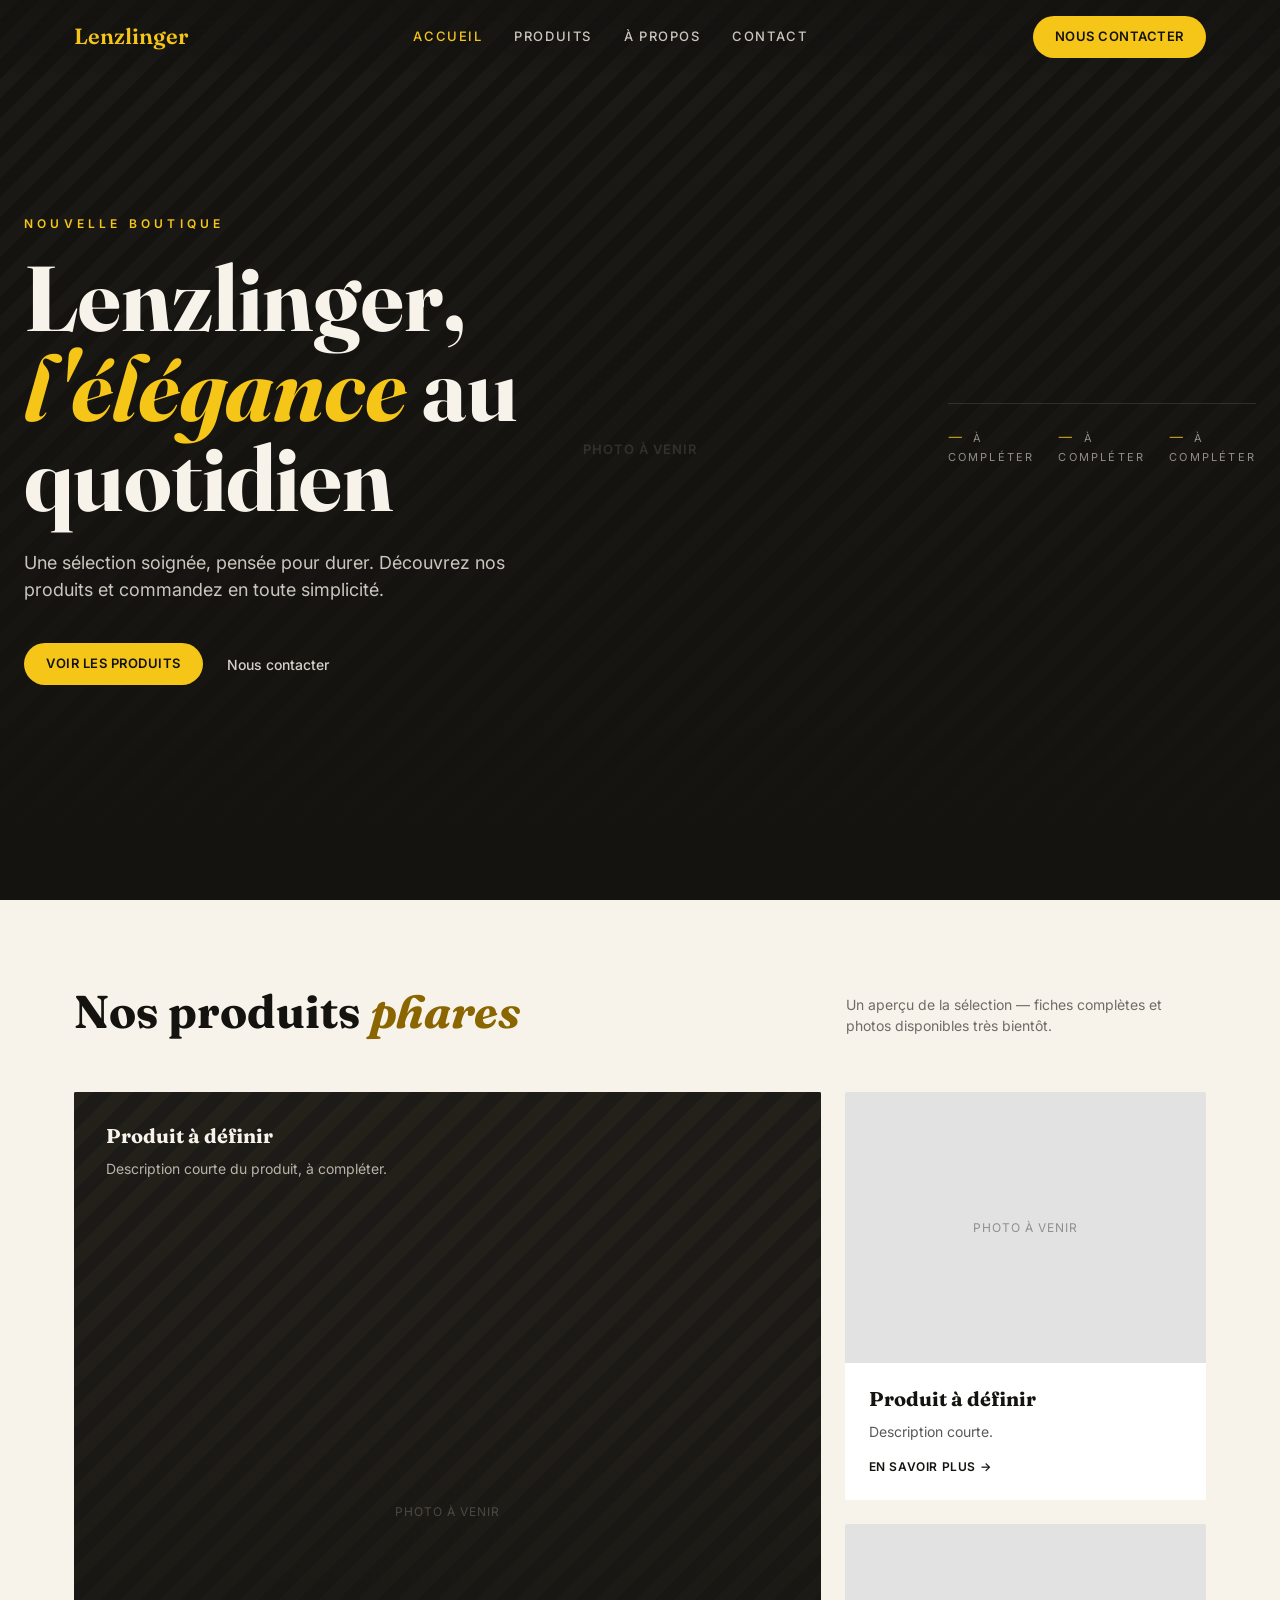
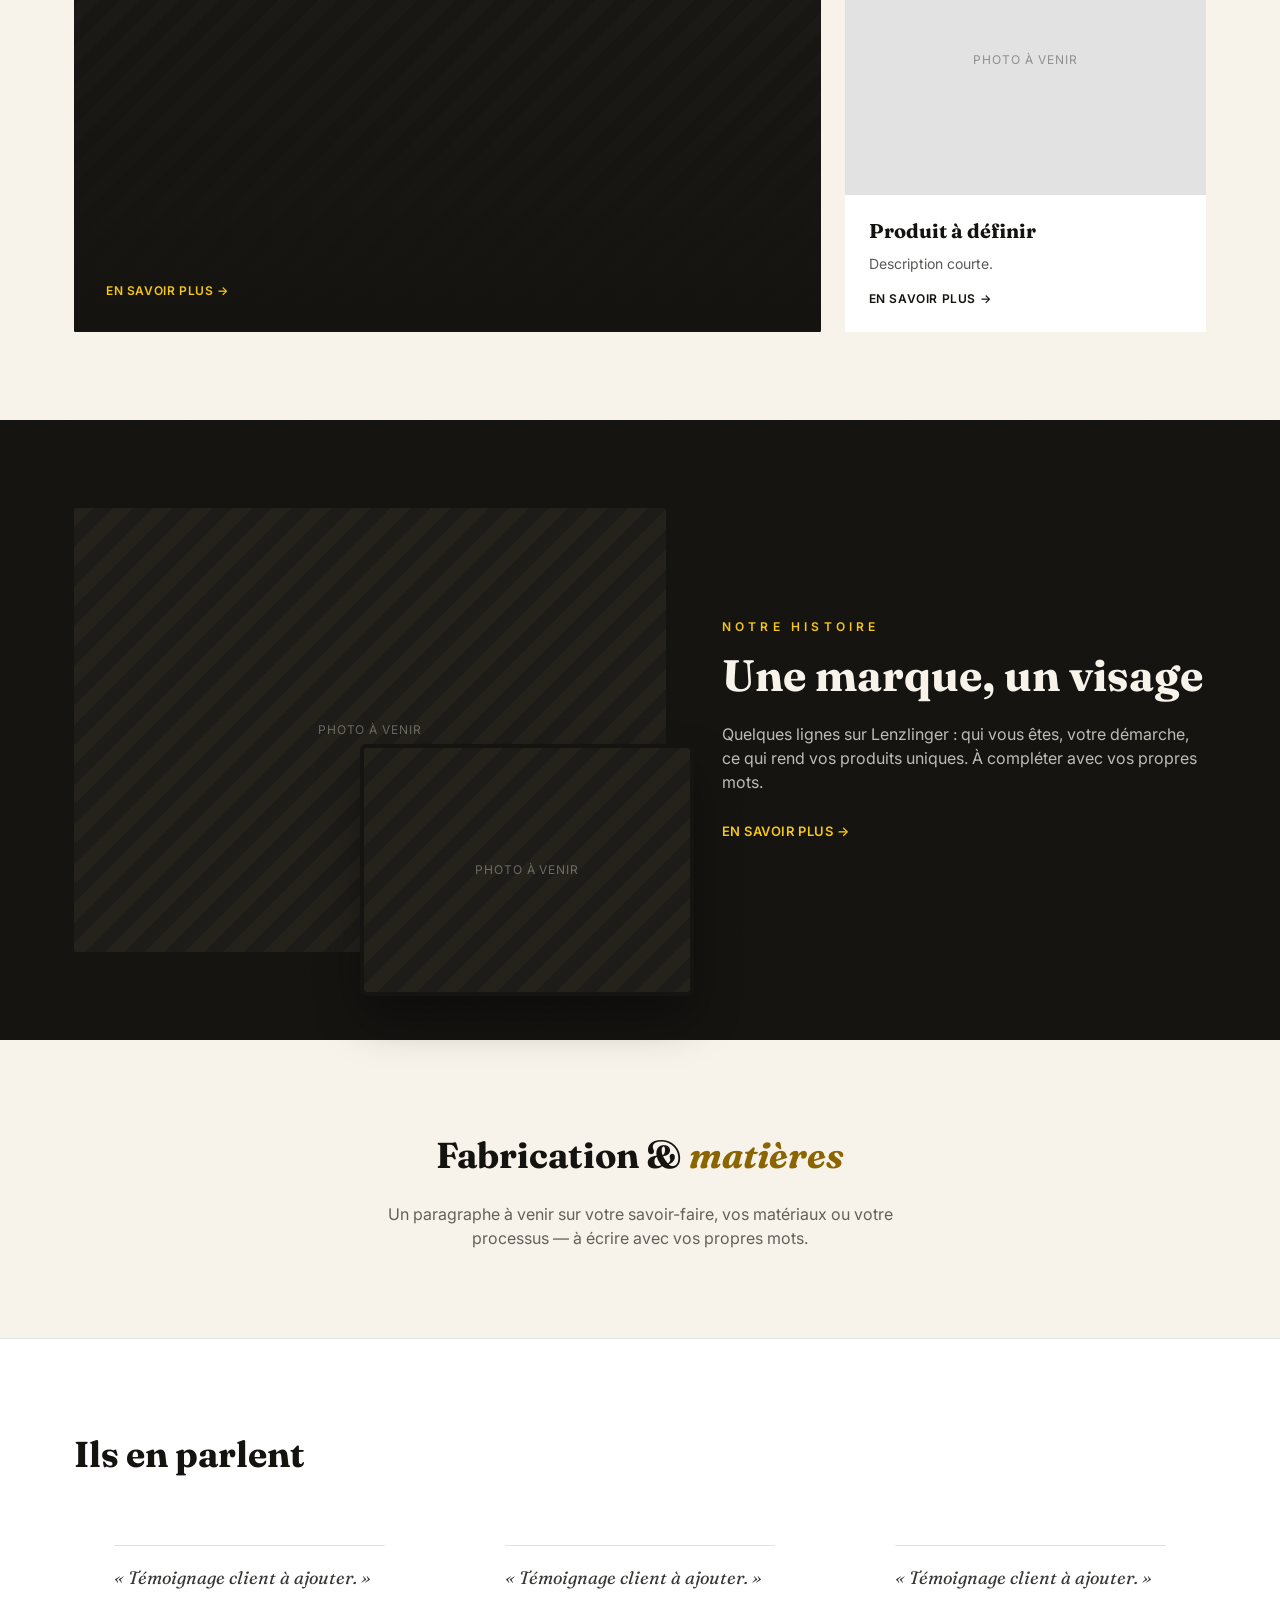
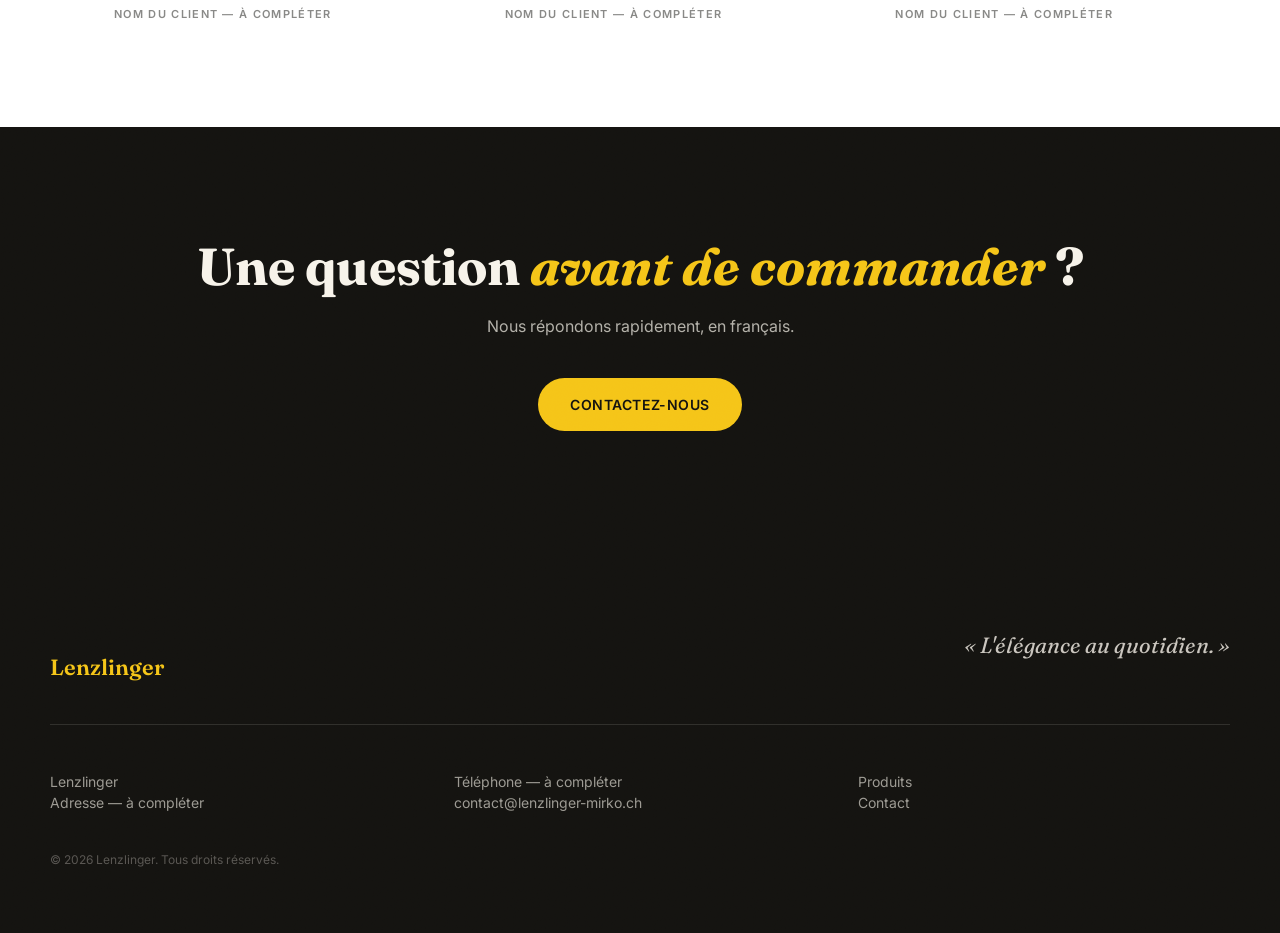
==== commit 9a8cc68e: "Drop "Mirko" from the site name everywhere The brand is just "Lenzlinger" now — titles, header wordm" ====
--- a/index.html
+++ b/index.html
@@ -3,8 +3,8 @@
 <head>
 <meta charset="utf-8">
 <meta name="viewport" content="width=device-width, initial-scale=1">
-<title>Lenzlinger Mirko — Accueil</title>
-<meta name="description" content="Lenzlinger Mirko — boutique en ligne. Site en cours de construction, pages et photos à venir.">
+<title>Lenzlinger — Accueil</title>
+<meta name="description" content="Lenzlinger — boutique en ligne. Site en cours de construction, pages et photos à venir.">
 <link rel="preconnect" href="https://fonts.googleapis.com">
 <link rel="preconnect" href="https://fonts.gstatic.com" crossorigin>
 <link href="https://fonts.googleapis.com/css2?family=Fraunces:ital,wght@0,500;0,600;1,400;1,500;1,600&family=Inter:wght@400;500;600;700&display=swap" rel="stylesheet">
@@ -15,7 +15,7 @@
 <header id="site-header">
   <div class="wrap">
     <a href="index.html" class="wordmark">
-      <span class="mark">Lenzlinger</span> Mirko
+      <span class="mark">Lenzlinger</span>
     </a>
 
     <nav class="main-nav">
@@ -58,7 +58,7 @@
       <div class="hero-inner">
         <p class="kicker" data-reveal data-reveal-hero>Nouvelle boutique</p>
         <h1 data-reveal data-reveal-hero style="--reveal-delay:100ms">
-          Lenzlinger Mirko,<br>
+          Lenzlinger,<br>
           <em>l'élégance</em> au quotidien
         </h1>
         <p class="lead" data-reveal data-reveal-hero style="--reveal-delay:220ms">
@@ -127,7 +127,7 @@
       <div class="copy" data-reveal style="--reveal-delay:100ms">
         <p class="kicker">Notre histoire</p>
         <h2>Une marque, un visage</h2>
-        <p class="lead">Quelques lignes sur Lenzlinger Mirko : qui vous êtes, votre démarche, ce qui rend vos produits uniques. À compléter avec vos propres mots.</p>
+        <p class="lead">Quelques lignes sur Lenzlinger : qui vous êtes, votre démarche, ce qui rend vos produits uniques. À compléter avec vos propres mots.</p>
         <a href="a-propos.html" class="link-draw">En savoir plus →</a>
       </div>
     </div>
@@ -174,11 +174,11 @@
 
 <footer id="site-footer" class="grain">
   <div class="top">
-    <span class="wordmark"><span class="mark">Lenzlinger</span> Mirko</span>
+    <span class="wordmark"><span class="mark">Lenzlinger</span></span>
     <p class="tagline">« L'élégance au quotidien. »</p>
   </div>
   <div class="cols">
-    <p>Lenzlinger Mirko<br>Adresse — à compléter</p>
+    <p>Lenzlinger<br>Adresse — à compléter</p>
     <p>
       Téléphone — à compléter<br>
       <a href="mailto:contact@lenzlinger-mirko.ch" class="link-draw">contact@lenzlinger-mirko.ch</a>
@@ -189,7 +189,7 @@
     </p>
   </div>
   <div class="bottom">
-    <span>&copy; 2026 Lenzlinger Mirko. Tous droits réservés.</span>
+    <span>&copy; 2026 Lenzlinger. Tous droits réservés.</span>
   </div>
 </footer>
 
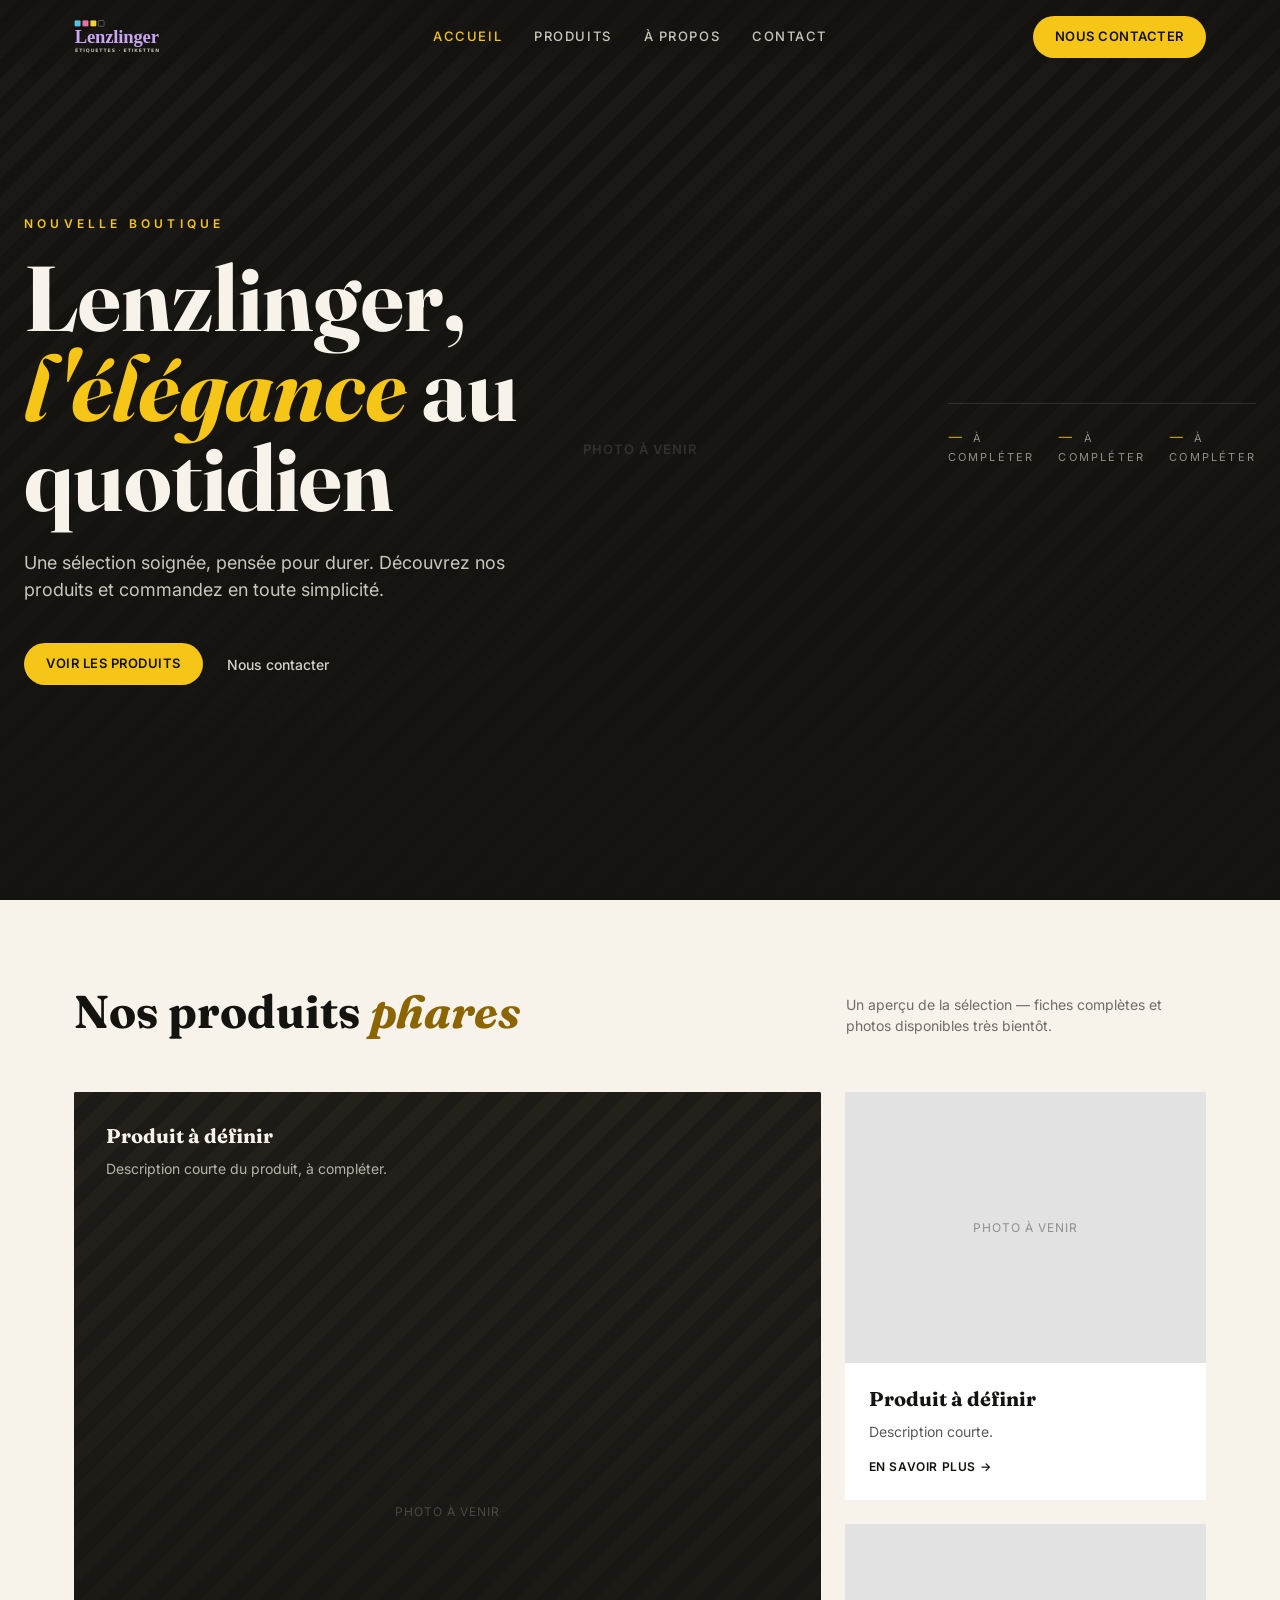
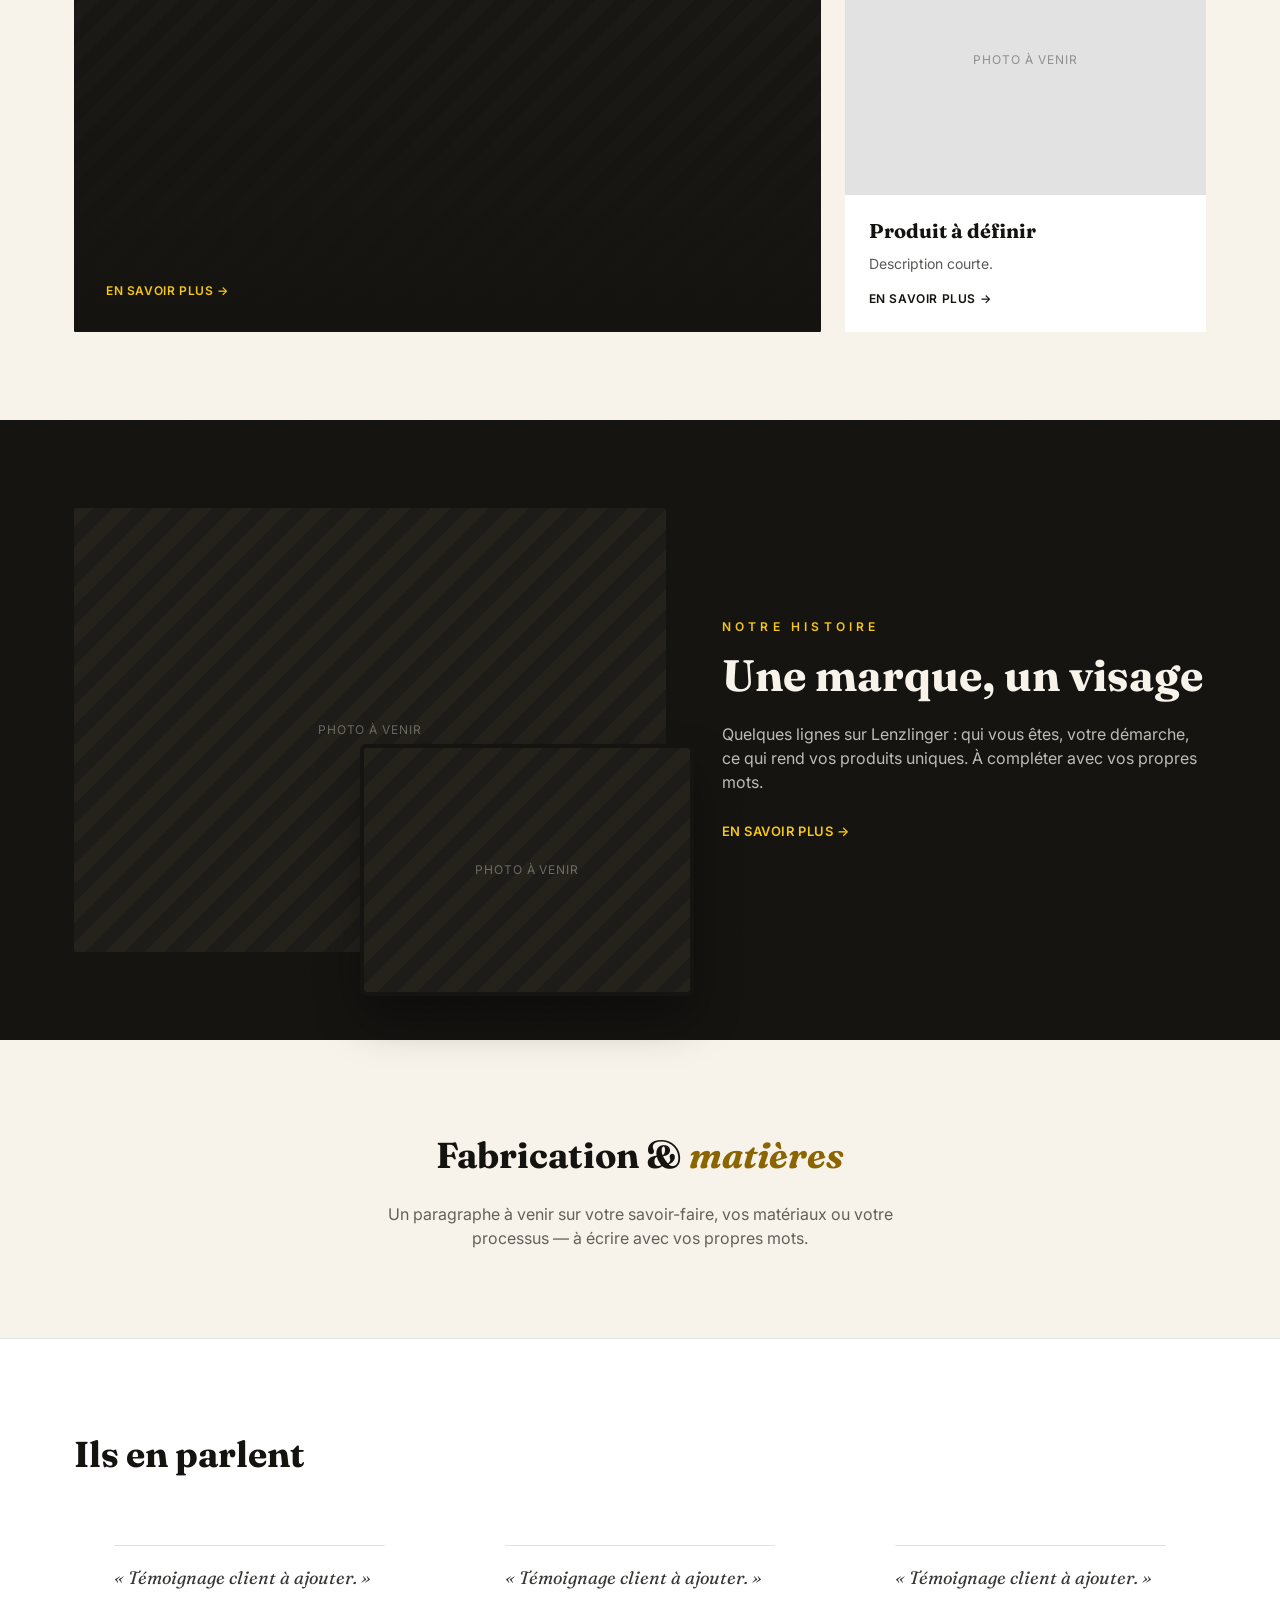
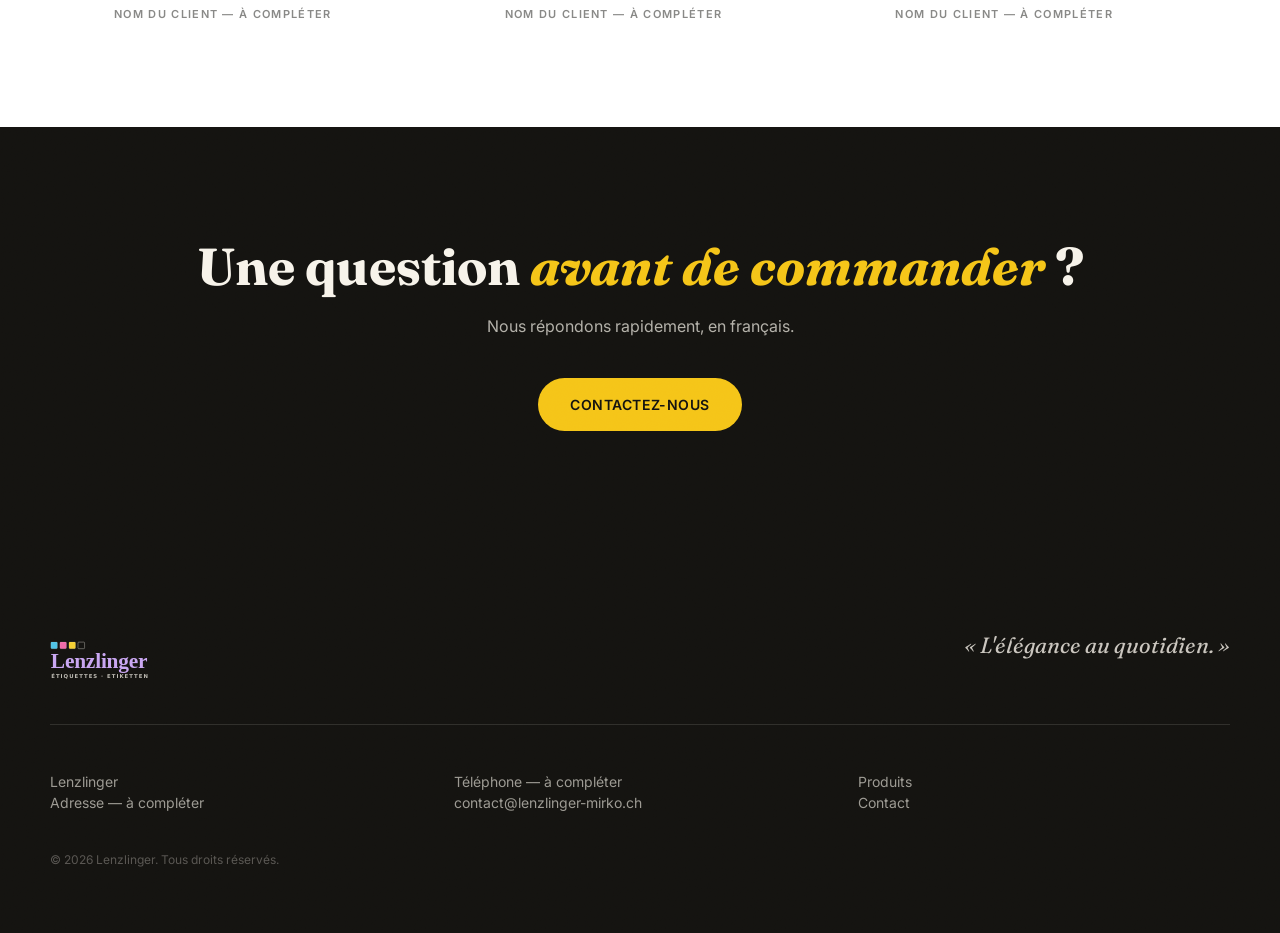
==== commit db2de7b9: "Add a modernized Lenzlinger logo New SVG wordmark: clean serif type in a lighter violet, same CMYK s" ====
--- a/index.html
+++ b/index.html
@@ -15,7 +15,7 @@
 <header id="site-header">
   <div class="wrap">
     <a href="index.html" class="wordmark">
-      <span class="mark">Lenzlinger</span>
+      <img src="images/logo.svg" class="brand-logo" alt="Lenzlinger — Étiquettes / Etiketten">
     </a>
 
     <nav class="main-nav">
@@ -174,7 +174,7 @@
 
 <footer id="site-footer" class="grain">
   <div class="top">
-    <span class="wordmark"><span class="mark">Lenzlinger</span></span>
+    <img src="images/logo.svg" class="brand-logo brand-logo-footer" alt="Lenzlinger — Étiquettes / Etiketten">
     <p class="tagline">« L'élégance au quotidien. »</p>
   </div>
   <div class="cols">
--- a/css/style.css
+++ b/css/style.css
@@ -167,6 +167,14 @@
 
 .wordmark .mark { color: var(--yellow); }
 
+.brand-logo {
+  height: 40px;
+  width: auto;
+  display: block;
+}
+
+.brand-logo-footer { height: 46px; }
+
 .main-nav {
   display: none;
   align-items: center;
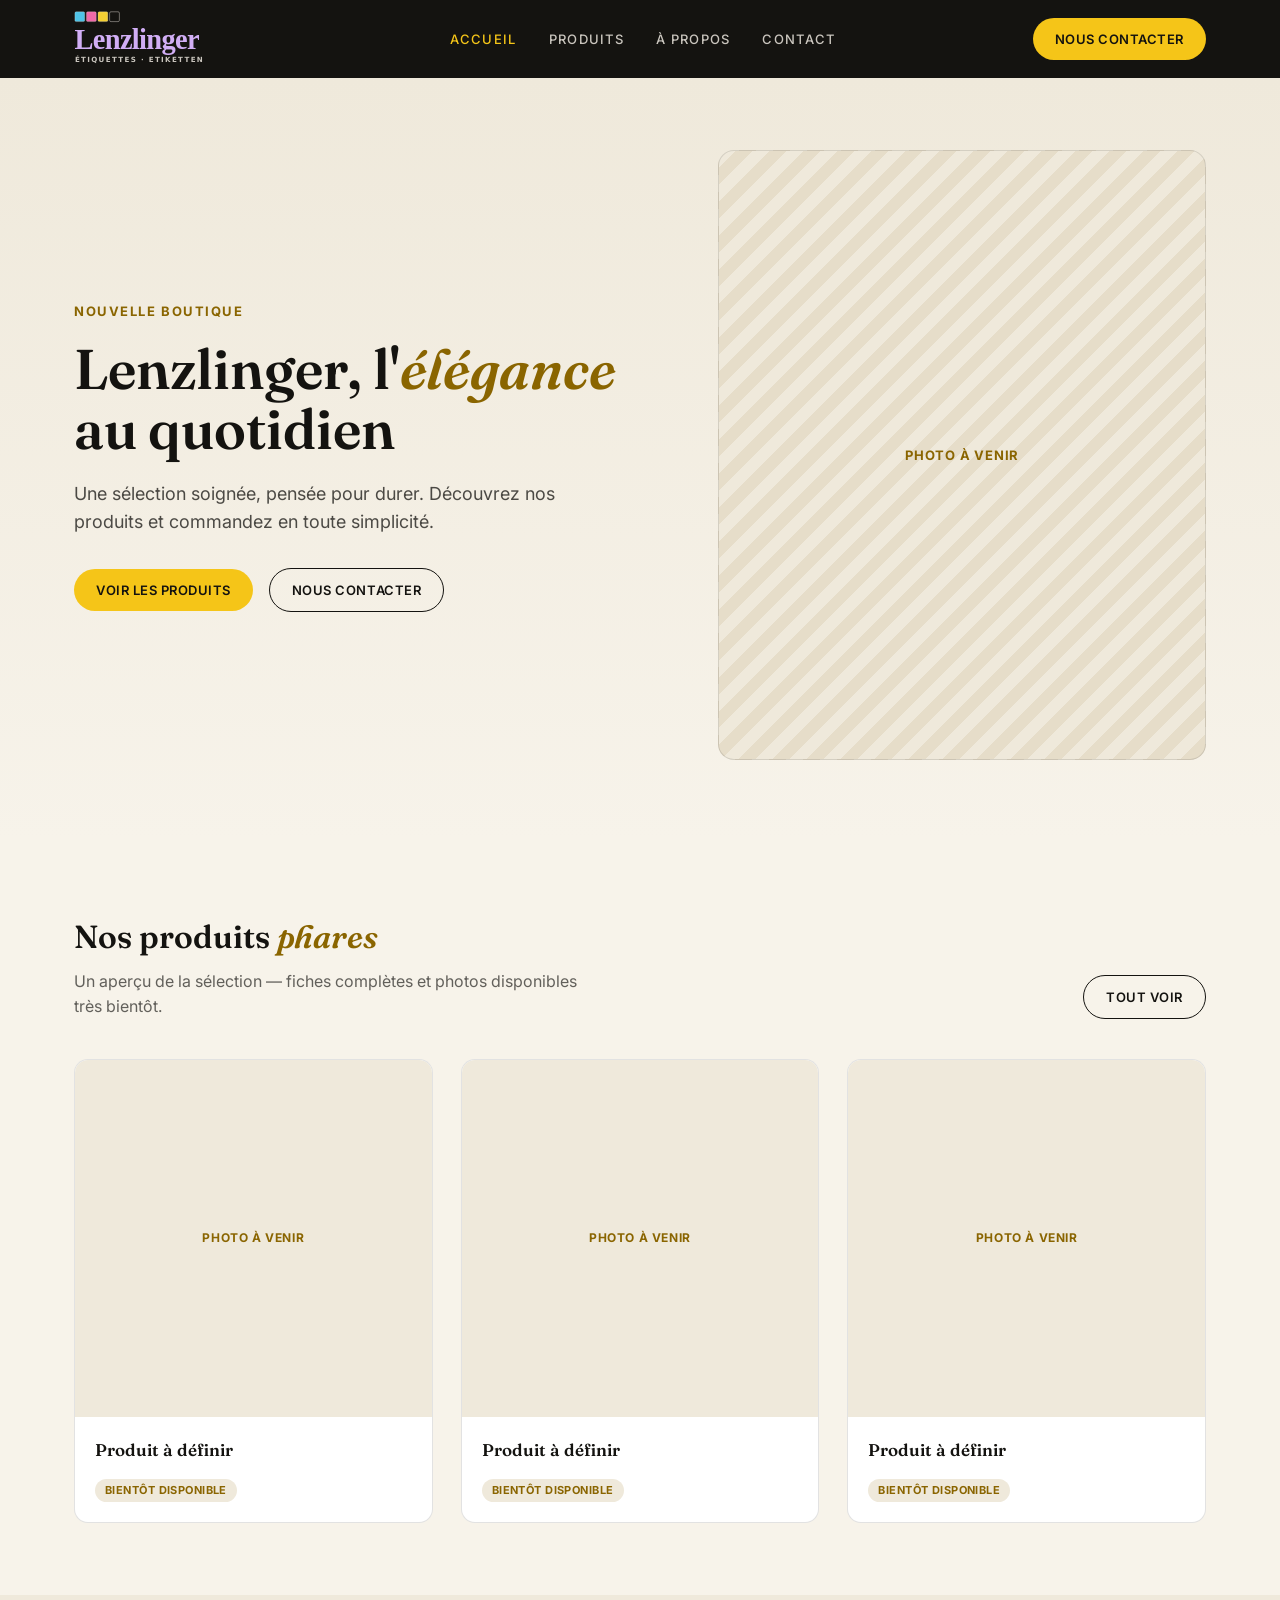
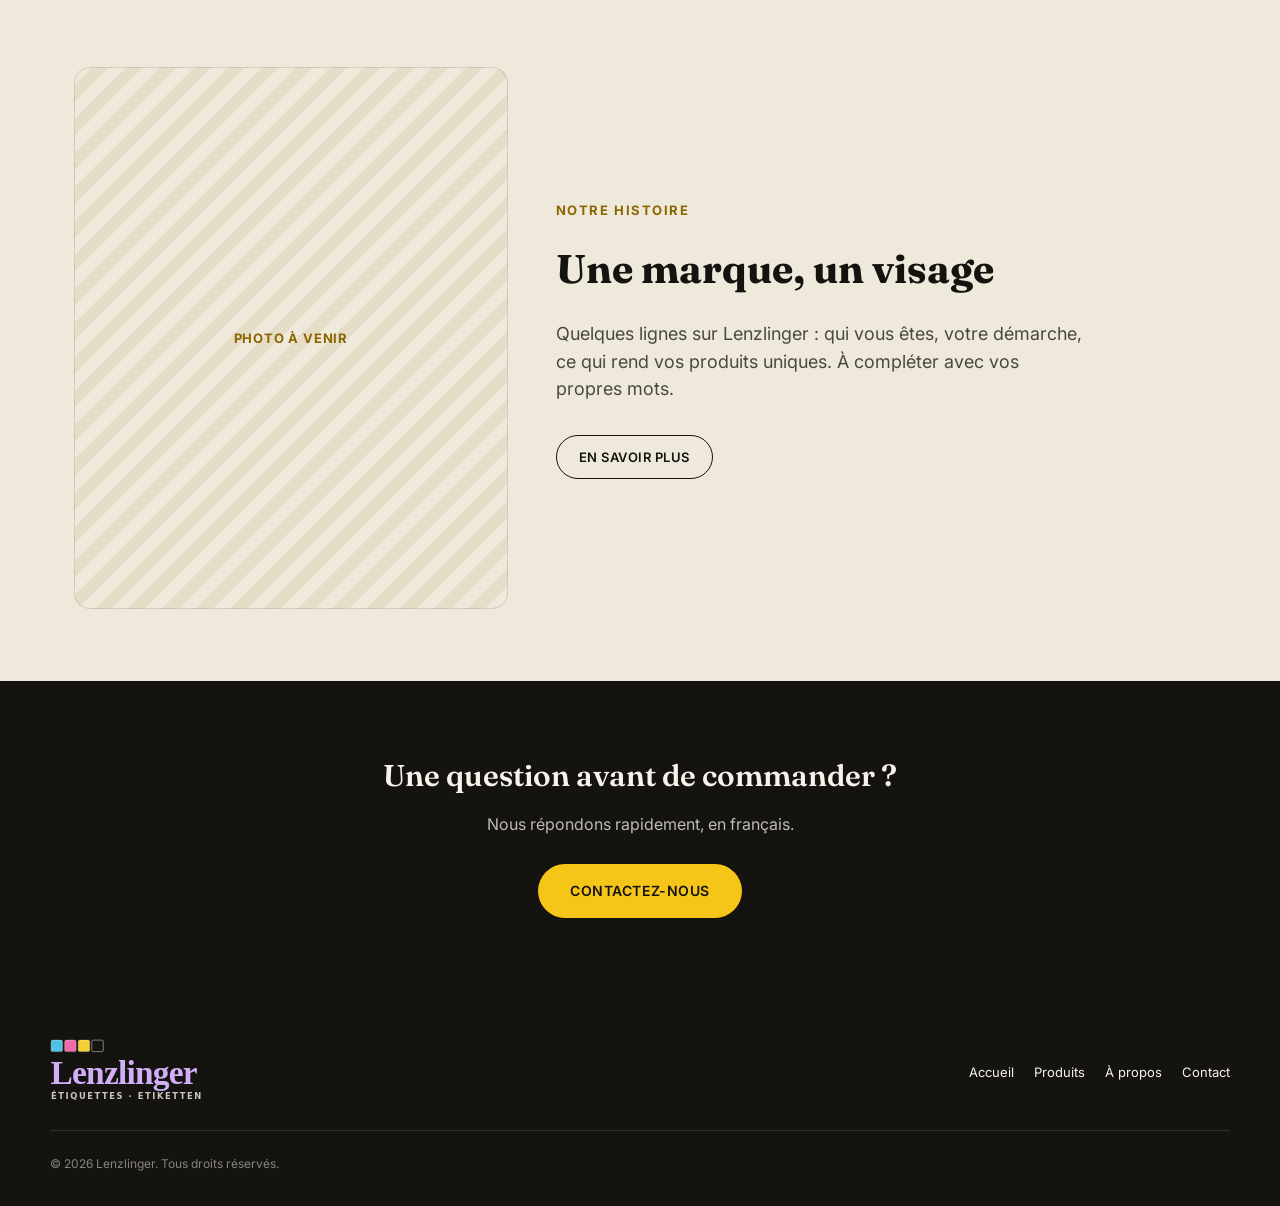
==== commit e97a7fc4: "Revert to the original page structure, keep the new colors Mirko's feedback: the AZ Coaching-style r" ====
--- a/index.html
+++ b/index.html
@@ -4,7 +4,7 @@
 <meta charset="utf-8">
 <meta name="viewport" content="width=device-width, initial-scale=1">
 <title>Lenzlinger — Accueil</title>
-<meta name="description" content="Lenzlinger — boutique en ligne. Site en cours de construction, pages et photos à venir.">
+<meta name="description" content="Lenzlinger — Étiquettes / Etiketten. Site en cours de construction, pages et photos à venir.">
 <link rel="preconnect" href="https://fonts.googleapis.com">
 <link rel="preconnect" href="https://fonts.gstatic.com" crossorigin>
 <link href="https://fonts.googleapis.com/css2?family=Fraunces:ital,wght@0,500;0,600;1,400;1,500;1,600&family=Inter:wght@400;500;600;700&display=swap" rel="stylesheet">
@@ -49,148 +49,90 @@
 <main>
 
   <section class="hero">
-    <div class="hero-media">
-      <div class="kenburns">Photo à venir</div>
-    </div>
-    <div class="hero-overlay"></div>
-
-    <div class="hero-content">
-      <div class="hero-inner">
-        <p class="kicker" data-reveal data-reveal-hero>Nouvelle boutique</p>
-        <h1 data-reveal data-reveal-hero style="--reveal-delay:100ms">
-          Lenzlinger,<br>
-          <em>l'élégance</em> au quotidien
-        </h1>
-        <p class="lead" data-reveal data-reveal-hero style="--reveal-delay:220ms">
-          Une sélection soignée, pensée pour durer. Découvrez nos produits et commandez en toute simplicité.
-        </p>
-        <div class="hero-actions" data-reveal data-reveal-hero style="--reveal-delay:340ms">
+    <div class="wrap">
+      <div>
+        <span class="eyebrow">Nouvelle boutique</span>
+        <h1>Lenzlinger, l'<em>élégance</em> au quotidien</h1>
+        <p class="lead">Une sélection soignée, pensée pour durer. Découvrez nos produits et commandez en toute simplicité.</p>
+        <div class="cta-row">
           <a href="produits.html" class="btn-pill">Voir les produits</a>
-          <a href="contact.html" class="link-draw">Nous contacter</a>
+          <a href="contact.html" class="btn-pill btn-pill-outline">Nous contacter</a>
         </div>
       </div>
-    </div>
-
-    <div class="hero-stats" data-reveal style="--reveal-delay:500ms">
-      <div class="row">
-        <span><span class="num">—</span>à compléter</span>
-        <span><span class="num">—</span>à compléter</span>
-        <span><span class="num">—</span>à compléter</span>
-      </div>
+      <div class="media-box">Photo à venir</div>
     </div>
   </section>
 
   <section id="produits">
     <div class="wrap">
       <div class="section-head">
-        <h2 data-reveal>Nos produits <em>phares</em></h2>
-        <p data-reveal style="--reveal-delay:80ms">Un aperçu de la sélection — fiches complètes et photos disponibles très bientôt.</p>
+        <div>
+          <h2>Nos produits <em>phares</em></h2>
+          <p>Un aperçu de la sélection — fiches complètes et photos disponibles très bientôt.</p>
+        </div>
+        <a href="produits.html" class="btn-pill btn-pill-outline">Tout voir</a>
       </div>
-
-      <div class="feature-grid">
-        <a href="produits.html" class="card-feature rise-card" data-reveal>
-          <div class="media-fill">Photo à venir</div>
-          <div class="card-body">
-            <h3 class="editorial">Produit à définir</h3>
-            <p>Description courte du produit, à compléter.</p>
-            <span class="more">En savoir plus →</span>
-          </div>
-        </a>
-
-        <a href="produits.html" class="card-simple rise-card" data-reveal style="--reveal-delay:70ms">
-          <div class="media-fill">Photo à venir</div>
+      <div class="grid">
+        <article class="card">
+          <div class="card-media">Photo à venir</div>
           <div class="card-body">
             <h3>Produit à définir</h3>
-            <p>Description courte.</p>
-            <span class="more">En savoir plus →</span>
+            <span class="badge-soon">Bientôt disponible</span>
           </div>
-        </a>
-
-        <a href="produits.html" class="card-simple rise-card" data-reveal style="--reveal-delay:140ms">
-          <div class="media-fill">Photo à venir</div>
+        </article>
+        <article class="card">
+          <div class="card-media">Photo à venir</div>
           <div class="card-body">
             <h3>Produit à définir</h3>
-            <p>Description courte.</p>
-            <span class="more">En savoir plus →</span>
+            <span class="badge-soon">Bientôt disponible</span>
           </div>
-        </a>
+        </article>
+        <article class="card">
+          <div class="card-media">Photo à venir</div>
+          <div class="card-body">
+            <h3>Produit à définir</h3>
+            <span class="badge-soon">Bientôt disponible</span>
+          </div>
+        </article>
       </div>
     </div>
   </section>
 
-  <section class="band-dark grain">
+  <section class="about">
     <div class="wrap">
-      <div class="overlap-media">
-        <div class="media-fill" data-reveal>Photo à venir</div>
-        <div class="media-fill small" data-reveal style="--reveal-delay:150ms">Photo à venir</div>
-      </div>
-      <div class="copy" data-reveal style="--reveal-delay:100ms">
-        <p class="kicker">Notre histoire</p>
-        <h2>Une marque, un visage</h2>
+      <div class="media-box">Photo à venir</div>
+      <div>
+        <span class="eyebrow">Notre histoire</span>
+        <h2 class="editorial" style="font-size:clamp(28px,4vw,40px); margin:0 0 20px;">Une marque, un visage</h2>
         <p class="lead">Quelques lignes sur Lenzlinger : qui vous êtes, votre démarche, ce qui rend vos produits uniques. À compléter avec vos propres mots.</p>
-        <a href="a-propos.html" class="link-draw">En savoir plus →</a>
+        <a href="a-propos.html" class="btn-pill btn-pill-outline">En savoir plus</a>
       </div>
     </div>
   </section>
 
-  <section class="text-center-section">
+  <section class="cta-band">
     <div class="wrap">
-      <h2 data-reveal>Fabrication &amp; <em style="color:var(--yellow-dark); font-style:italic;">matières</em></h2>
-      <p data-reveal style="--reveal-delay:80ms">Un paragraphe à venir sur votre savoir-faire, vos matériaux ou votre processus — à écrire avec vos propres mots.</p>
-    </div>
-  </section>
-
-  <section class="testimonials">
-    <div class="wrap">
-      <h2 data-reveal>Ils en parlent</h2>
-      <div class="testimonial-grid">
-        <figure class="testimonial" data-reveal>
-          <blockquote>« Témoignage client à ajouter. »</blockquote>
-          <figcaption>Nom du client — à compléter</figcaption>
-        </figure>
-        <figure class="testimonial" data-reveal style="--reveal-delay:90ms">
-          <blockquote>« Témoignage client à ajouter. »</blockquote>
-          <figcaption>Nom du client — à compléter</figcaption>
-        </figure>
-        <figure class="testimonial" data-reveal style="--reveal-delay:180ms">
-          <blockquote>« Témoignage client à ajouter. »</blockquote>
-          <figcaption>Nom du client — à compléter</figcaption>
-        </figure>
-      </div>
-    </div>
-  </section>
-
-  <section class="cta-band grain">
-    <div class="wrap">
-      <h2 data-reveal>Une question <em>avant de commander</em> ?</h2>
-      <p class="lead" data-reveal style="--reveal-delay:80ms">Nous répondons rapidement, en français.</p>
-      <div class="hero-actions" data-reveal style="--reveal-delay:160ms">
-        <a href="contact.html" class="btn-pill btn-pill-lg">Contactez-nous</a>
-      </div>
+      <h2>Une question avant de commander ?</h2>
+      <p>Nous répondons rapidement, en français.</p>
+      <a href="contact.html" class="btn-pill btn-pill-lg">Contactez-nous</a>
     </div>
   </section>
 
 </main>
 
-<footer id="site-footer" class="grain">
+<footer id="site-footer">
   <div class="top">
     <img src="images/logo.svg" class="brand-logo brand-logo-footer" alt="Lenzlinger — Étiquettes / Etiketten">
-    <p class="tagline">« L'élégance au quotidien. »</p>
+    <nav>
+      <ul>
+        <li><a href="index.html">Accueil</a></li>
+        <li><a href="produits.html">Produits</a></li>
+        <li><a href="a-propos.html">À propos</a></li>
+        <li><a href="contact.html">Contact</a></li>
+      </ul>
+    </nav>
   </div>
-  <div class="cols">
-    <p>Lenzlinger<br>Adresse — à compléter</p>
-    <p>
-      Téléphone — à compléter<br>
-      <a href="mailto:contact@lenzlinger-mirko.ch" class="link-draw">contact@lenzlinger-mirko.ch</a>
-    </p>
-    <p>
-      <a href="produits.html" class="link-draw">Produits</a><br>
-      <a href="contact.html" class="link-draw">Contact</a>
-    </p>
-  </div>
-  <div class="bottom">
-    <span>&copy; 2026 Lenzlinger. Tous droits réservés.</span>
-  </div>
+  <div class="bottom">&copy; 2026 Lenzlinger. Tous droits réservés.</div>
 </footer>
 
 <script src="js/main.js"></script>
--- a/css/style.css
+++ b/css/style.css
@@ -1,8 +1,10 @@
 :root {
   --ink: #141310;
   --cream: #f7f3ea;
+  --cream-dim: #efe9db;
   --yellow: #f5c518;
   --yellow-dark: #8a6500;
+  --violet: #d1aef5;
   --line: rgba(247, 243, 234, 0.12);
   --line-dark: rgba(20, 19, 16, 0.12);
   --maxw: 1180px;
@@ -10,18 +12,14 @@
 
 * { box-sizing: border-box; }
 
-html {
-  scroll-behavior: smooth;
-  overflow-x: hidden;
-}
+html { scroll-behavior: smooth; }
 
 body {
   margin: 0;
-  overflow-x: hidden;
   font-family: "Inter", system-ui, -apple-system, "Segoe UI", sans-serif;
   color: var(--ink);
   background: var(--cream);
-  line-height: 1.5;
+  line-height: 1.55;
 }
 
 body.menu-open { overflow: hidden; }
@@ -29,9 +27,7 @@
 a { color: inherit; text-decoration: none; }
 img { max-width: 100%; display: block; }
 
-.editorial {
-  font-family: "Fraunces", Georgia, serif;
-}
+.editorial { font-family: "Fraunces", Georgia, serif; }
 
 .wrap {
   max-width: var(--maxw);
@@ -39,112 +35,12 @@
   padding: 0 24px;
 }
 
-/* ---------- Reveal-on-scroll (fade + blur + rise), as on AZ Coaching ---------- */
-[data-reveal] {
-  opacity: 0;
-  transform: translateY(28px);
-  filter: blur(6px);
-  transition: opacity 0.8s cubic-bezier(0.16, 1, 0.3, 1),
-    transform 0.8s cubic-bezier(0.16, 1, 0.3, 1),
-    filter 0.8s cubic-bezier(0.16, 1, 0.3, 1);
-  transition-delay: var(--reveal-delay, 0ms);
-}
-
-[data-reveal].is-visible {
-  opacity: 1;
-  transform: none;
-  filter: blur(0);
-}
-
-[data-reveal-hero] {
-  transform: translateY(46px) scale(0.96);
-  filter: blur(10px);
-  transition-duration: 1s;
-}
-
-[data-reveal-hero].is-visible {
-  transform: none;
-  filter: blur(0);
-}
-
-@media (prefers-reduced-motion: reduce) {
-  html { scroll-behavior: auto; }
-  [data-reveal] {
-    opacity: 1 !important;
-    transform: none !important;
-    filter: none !important;
-    transition: none !important;
-  }
-  .kenburns { animation: none !important; }
-}
-
-/* Slow continuous zoom on the hero image */
-@keyframes kenburns {
-  from { transform: scale(1); }
-  to { transform: scale(1.18); }
-}
-
-.kenburns {
-  animation: kenburns 16s ease-in-out infinite alternate;
-}
-
-/* Underline that draws in on hover, instead of a static one */
-.link-draw {
-  position: relative;
-  background-image: linear-gradient(currentColor, currentColor);
-  background-position: 0 100%;
-  background-repeat: no-repeat;
-  background-size: 0% 1px;
-  transition: background-size 0.35s cubic-bezier(0.16, 1, 0.3, 1);
-}
-
-.link-draw:hover,
-.link-draw:focus-visible {
-  background-size: 100% 1px;
-}
-
-/* Elevation + image zoom on hover for cards */
-.rise-card {
-  transition: transform 0.5s cubic-bezier(0.16, 1, 0.3, 1),
-    box-shadow 0.5s cubic-bezier(0.16, 1, 0.3, 1);
-}
-
-@media (hover: hover) {
-  .rise-card:hover {
-    transform: translateY(-6px);
-    box-shadow: 0 24px 48px -24px rgba(20, 19, 16, 0.35);
-  }
-}
-
-/* Subtle grain over large dark fields */
-.grain { position: relative; isolation: isolate; }
-
-.grain::after {
-  content: "";
-  position: absolute;
-  inset: 0;
-  z-index: 1;
-  pointer-events: none;
-  opacity: 0.05;
-  mix-blend-mode: overlay;
-  background-image: url("data:image/svg+xml,%3Csvg xmlns='http://www.w3.org/2000/svg' width='120' height='120'%3E%3Cfilter id='n'%3E%3CfeTurbulence type='fractalNoise' baseFrequency='0.9' numOctaves='2' stitchTiles='stitch'/%3E%3C/filter%3E%3Crect width='100%25' height='100%25' filter='url(%23n)'/%3E%3C/svg%3E");
-  background-size: 120px 120px;
-}
-
-/* ---------- Header ---------- */
+/* ---------- Header (always solid, same place for the logo/nav) ---------- */
 #site-header {
-  position: fixed;
-  inset: 0 0 auto 0;
+  position: sticky;
+  top: 0;
   z-index: 60;
-  background-image: linear-gradient(to bottom, rgba(20,19,16,0.7) 0%, rgba(20,19,16,0.4) 70%, rgba(20,19,16,0) 100%);
-  transition: background-color 0.3s ease, backdrop-filter 0.3s ease, box-shadow 0.3s ease;
-}
-
-#site-header.scrolled {
-  background-image: none;
-  background-color: rgba(20, 19, 16, 0.92);
-  backdrop-filter: blur(10px);
-  box-shadow: 0 1px 0 var(--line);
+  background: var(--ink);
 }
 
 #site-header .wrap {
@@ -152,28 +48,13 @@
   align-items: center;
   justify-content: space-between;
   gap: 24px;
-  padding: 16px 24px;
-}
-
-.wordmark {
-  font-family: "Fraunces", Georgia, serif;
-  font-weight: 600;
-  font-size: 22px;
-  color: var(--cream);
-  display: inline-flex;
-  align-items: baseline;
-  gap: 6px;
-}
-
-.wordmark .mark { color: var(--yellow); }
-
-.brand-logo {
-  height: 40px;
-  width: auto;
-  display: block;
-}
-
-.brand-logo-footer { height: 46px; }
+  padding: 10px 24px;
+}
+
+.wordmark { display: inline-flex; align-items: center; }
+
+.brand-logo { height: 58px; width: auto; display: block; }
+.brand-logo-footer { height: 68px; }
 
 .main-nav {
   display: none;
@@ -182,14 +63,12 @@
   font-size: 13px;
   font-weight: 500;
   text-transform: uppercase;
-  letter-spacing: 0.12em;
+  letter-spacing: 0.1em;
   color: rgba(247, 243, 234, 0.8);
 }
 
 .main-nav a:hover,
-.main-nav a[aria-current="page"] {
-  color: var(--yellow);
-}
+.main-nav a[aria-current="page"] { color: var(--yellow); }
 
 .header-actions { display: flex; align-items: center; gap: 12px; }
 
@@ -205,11 +84,18 @@
   letter-spacing: 0.04em;
   background: var(--yellow);
   color: var(--ink);
+  border: 0;
+  cursor: pointer;
   transition: background 0.2s ease;
 }
 
 .btn-pill:hover { background: #fff; }
-
+.btn-pill-outline {
+  background: transparent;
+  color: var(--ink);
+  border: 1.5px solid var(--ink);
+}
+.btn-pill-outline:hover { background: var(--ink); color: var(--cream); }
 .btn-pill-lg { padding: 16px 32px; font-size: 14px; }
 
 .menu-toggle {
@@ -250,25 +136,15 @@
 
 #full-menu.open { display: flex; }
 
-#full-menu nav {
-  display: flex;
-  flex: 1;
-  flex-direction: column;
-  justify-content: center;
-  gap: 4px;
-}
+#full-menu nav { display: flex; flex: 1; flex-direction: column; justify-content: center; gap: 4px; }
 
 #full-menu nav a {
   font-family: "Fraunces", Georgia, serif;
   font-size: 32px;
   padding: 14px 0;
   border-bottom: 1px solid var(--line);
-  opacity: 0;
-  transform: translateY(16px);
-  transition: opacity 0.3s ease, transform 0.3s ease;
-}
-
-#full-menu.open nav a { opacity: 1; transform: none; }
+}
+
 #full-menu nav a[aria-current="page"] { color: var(--yellow); }
 
 #full-menu .menu-footer {
@@ -287,458 +163,209 @@
 
 /* ---------- Hero ---------- */
 .hero {
-  position: relative;
-  display: flex;
-  align-items: center;
-  min-height: 100svh;
-  overflow: hidden;
-  background: var(--ink);
-}
-
-.hero-media {
-  position: absolute;
-  inset: 0;
-}
-
-.hero-media .kenburns {
-  position: absolute;
-  inset: 0;
-  width: 100%;
-  height: 100%;
-  background: repeating-linear-gradient(135deg, #1d1b17, #1d1b17 14px, #141310 14px, #141310 28px);
+  padding: 72px 0 80px;
+  background: linear-gradient(180deg, var(--cream-dim), var(--cream));
+}
+
+.hero .wrap {
+  display: grid;
+  grid-template-columns: 1fr;
+  gap: 48px;
+  align-items: center;
+}
+
+@media (min-width: 900px) {
+  .hero .wrap { grid-template-columns: 1.1fr 0.9fr; }
+}
+
+.eyebrow {
+  display: inline-block;
+  font-size: 13px;
+  font-weight: 700;
+  letter-spacing: 0.12em;
+  text-transform: uppercase;
+  color: var(--yellow-dark);
+  margin-bottom: 18px;
+}
+
+.hero h1 {
+  font-family: "Fraunces", Georgia, serif;
+  font-weight: 600;
+  font-size: clamp(36px, 5vw, 56px);
+  line-height: 1.08;
+  margin: 0 0 20px;
+}
+
+.hero h1 em { font-style: italic; color: var(--yellow-dark); }
+
+.lead { font-size: 18px; opacity: 0.75; max-width: 48ch; margin: 0 0 32px; }
+
+.cta-row { display: flex; gap: 16px; flex-wrap: wrap; align-items: center; }
+
+.media-box {
+  aspect-ratio: 4 / 5;
+  border-radius: 16px;
+  background: repeating-linear-gradient(135deg, var(--cream-dim), var(--cream-dim) 12px, #e6ddc9 12px, #e6ddc9 24px);
   display: flex;
   align-items: center;
   justify-content: center;
-  color: rgba(247, 243, 234, 0.3);
+  text-align: center;
+  color: var(--yellow-dark);
   font-size: 13px;
-  font-weight: 600;
-  letter-spacing: 0.08em;
-  text-transform: uppercase;
-}
-
-.hero-overlay {
-  position: absolute;
-  inset: 0;
-  background: linear-gradient(0deg, var(--ink) 0%, rgba(20,19,16,0.55) 55%, rgba(20,19,16,0.1) 100%);
-}
-
-.hero-content {
-  position: relative;
-  z-index: 1;
-  width: 100%;
-  padding: 0 24px;
-  max-width: var(--maxw);
-  margin: 0 auto;
-}
-
-.hero-inner { max-width: 640px; }
-
-.kicker {
-  font-size: 12px;
-  font-weight: 600;
-  text-transform: uppercase;
-  letter-spacing: 0.35em;
-  color: var(--yellow);
-  margin: 0 0 20px;
-}
-
-.hero h1 {
-  font-family: "Fraunces", Georgia, serif;
-  font-size: clamp(42px, 9vw, 92px);
-  line-height: 0.98;
-  margin: 0;
-  color: var(--cream);
-}
-
-.hero h1 em {
-  font-style: italic;
-  color: var(--yellow);
-}
-
-.hero .lead {
-  margin: 26px 0 0;
-  max-width: 44ch;
-  font-size: 18px;
-  color: rgba(247, 243, 234, 0.8);
-}
-
-.hero-actions {
-  display: flex;
-  flex-wrap: wrap;
-  align-items: center;
-  gap: 24px;
-  margin-top: 40px;
-}
-
-.hero-actions .link-draw {
-  font-size: 14px;
-  font-weight: 500;
-  color: rgba(247, 243, 234, 0.85);
-}
-
-.hero-actions .link-draw:hover { color: var(--yellow); }
-
-.hero-stats {
-  position: relative;
-  z-index: 1;
-  max-width: var(--maxw);
-  margin: 0 auto;
-  padding: 0 24px 32px;
-  display: none;
-}
-
-.hero-stats .row {
-  display: flex;
+  font-weight: 700;
+  letter-spacing: 0.06em;
+  text-transform: uppercase;
+  border: 1px solid var(--line-dark);
+  padding: 24px;
+}
+
+/* ---------- Sections ---------- */
+section { padding: 72px 0; }
+
+.section-head {
+  display: flex;
+  align-items: flex-end;
   justify-content: space-between;
   gap: 24px;
-  border-top: 1px solid var(--line);
-  padding-top: 18px;
+  margin-bottom: 40px;
+  flex-wrap: wrap;
+}
+
+.section-head h2 {
+  font-family: "Fraunces", Georgia, serif;
+  font-weight: 600;
+  font-size: 32px;
+  margin: 0;
+}
+
+.section-head h2 em { font-style: italic; color: var(--yellow-dark); }
+
+.section-head p { margin: 8px 0 0; opacity: 0.65; max-width: 52ch; }
+
+/* Product grid — simple, even columns */
+.grid {
+  display: grid;
+  grid-template-columns: repeat(auto-fit, minmax(240px, 1fr));
+  gap: 28px;
+}
+
+.card {
+  background: #fff;
+  border: 1px solid var(--line-dark);
+  border-radius: 14px;
+  overflow: hidden;
+  display: flex;
+  flex-direction: column;
+}
+
+.card-media {
+  aspect-ratio: 1 / 1;
+  background: var(--cream-dim);
+  display: flex;
+  align-items: center;
+  justify-content: center;
+  color: var(--yellow-dark);
+  font-size: 12px;
+  font-weight: 700;
+  letter-spacing: 0.05em;
+  text-transform: uppercase;
+  text-align: center;
+  padding: 16px;
+}
+
+.card-body { padding: 20px; flex: 1; display: flex; flex-direction: column; }
+
+.card-body h3 {
+  font-family: "Fraunces", Georgia, serif;
+  font-weight: 600;
+  font-size: 17px;
+  margin: 0 0 6px;
+}
+
+.card-body p { margin: 0; font-size: 14px; opacity: 0.65; }
+
+.card-body .price { font-weight: 700; color: var(--yellow-dark); margin-top: 10px; }
+
+.badge-soon {
+  display: inline-block;
+  align-self: flex-start;
   font-size: 11px;
-  text-transform: uppercase;
-  letter-spacing: 0.2em;
-  color: rgba(247, 243, 234, 0.55);
-}
-
-.hero-stats .row span.num {
-  font-family: "Fraunces", Georgia, serif;
-  font-style: normal;
-  font-size: 18px;
-  color: var(--yellow);
-  margin-right: 8px;
-}
-
-@media (min-width: 640px) {
-  .hero-stats { display: block; }
-}
-
-/* ---------- Sections ---------- */
-section { padding: 88px 0; }
-
-.section-head {
-  display: flex;
-  gap: 24px;
-  justify-content: space-between;
-  align-items: flex-end;
+  font-weight: 700;
+  text-transform: uppercase;
+  letter-spacing: 0.04em;
+  background: var(--cream-dim);
+  color: var(--yellow-dark);
+  padding: 3px 10px;
+  border-radius: 999px;
+  margin-top: 10px;
+}
+
+/* About / histoire — two columns, same spot as before */
+.about { background: var(--cream-dim); }
+
+.about .wrap {
+  display: grid;
+  grid-template-columns: 1fr;
+  gap: 48px;
+  align-items: center;
+}
+
+@media (min-width: 900px) { .about .wrap { grid-template-columns: 0.8fr 1.2fr; } }
+
+/* Contact page form */
+.contact-grid { display: grid; gap: 48px; grid-template-columns: 1fr; margin-top: 48px; }
+@media (min-width: 860px) { .contact-grid { grid-template-columns: 1fr 1fr; } }
+
+.form-field { margin-bottom: 20px; }
+.form-field label { display: block; font-size: 13px; font-weight: 600; margin-bottom: 6px; }
+.form-field input, .form-field textarea {
+  width: 100%; padding: 12px 14px; border: 1px solid var(--line-dark);
+  border-radius: 10px; font: inherit; background: #fff;
+}
+.form-field textarea { min-height: 140px; resize: vertical; }
+
+.info-list { list-style: none; padding: 0; margin: 24px 0 0; }
+.info-list li { padding: 14px 0; border-top: 1px solid var(--line-dark); }
+
+/* CTA band */
+.cta-band { background: var(--ink); color: var(--cream); text-align: center; }
+
+.cta-band h2 {
+  font-family: "Fraunces", Georgia, serif;
+  font-weight: 600;
+  font-size: 30px;
+  margin: 0 0 12px;
+}
+
+.cta-band h2 em { font-style: italic; color: var(--yellow); }
+.cta-band p { opacity: 0.75; margin: 0 0 28px; }
+
+/* Footer */
+#site-footer { background: var(--ink); color: var(--cream); padding: 48px 24px 32px; }
+
+#site-footer .top {
+  display: flex;
   flex-wrap: wrap;
-}
-
-.section-head h2 {
-  font-family: "Fraunces", Georgia, serif;
-  font-size: clamp(30px, 4vw, 46px);
-  line-height: 1.05;
-  margin: 0;
-  max-width: 20ch;
-}
-
-.section-head h2 em { font-style: italic; color: var(--yellow-dark); }
-
-.section-head p {
-  margin: 0;
-  max-width: 40ch;
-  font-size: 14px;
-  color: rgba(20, 19, 16, 0.6);
-}
-
-/* Asymmetric product grid */
-.feature-grid {
-  display: grid;
-  gap: 24px;
-  margin-top: 56px;
-  grid-template-columns: 1fr;
-}
-
-@media (min-width: 1024px) {
-  .feature-grid {
-    grid-template-columns: repeat(3, 1fr);
-    grid-auto-rows: 1fr;
-  }
-  .feature-grid > .card-feature {
-    grid-column: span 2;
-    grid-row: span 2;
-  }
-}
-
-.card-feature {
-  position: relative;
-  display: flex;
-  flex-direction: column;
-  justify-content: flex-end;
-  min-height: 26rem;
-  overflow: hidden;
-  border-radius: 2px;
-  background: #1d1b17;
-}
-
-.card-feature .media-fill {
-  position: absolute;
-  inset: 0;
-  background: repeating-linear-gradient(135deg, #24211b, #24211b 14px, #1d1b17 14px, #1d1b17 28px);
-  display: flex;
-  align-items: center;
-  justify-content: center;
-  color: rgba(247,243,234,0.35);
-  font-size: 12px;
-  text-transform: uppercase;
-  letter-spacing: 0.08em;
-}
-
-.card-feature::after {
-  content: "";
-  position: absolute;
-  inset: 0;
-  background: linear-gradient(0deg, var(--ink) 0%, rgba(20,19,16,0.25) 60%, transparent 100%);
-}
-
-.card-feature .card-body {
-  position: relative;
-  z-index: 1;
-  padding: 32px;
-  color: var(--cream);
-}
-
-.card-feature h3 { font-size: 28px; }
-
-.card-simple {
-  display: flex;
-  flex-direction: column;
-  overflow: hidden;
-  border-radius: 2px;
-  background: #fff;
-}
-
-.card-simple .media-fill {
-  aspect-ratio: 4 / 3;
-  background: var(--line-dark);
-  display: flex;
-  align-items: center;
-  justify-content: center;
-  color: rgba(20,19,16,0.4);
-  font-size: 12px;
-  text-transform: uppercase;
-  letter-spacing: 0.08em;
-}
-
-.card-body { padding: 24px; flex: 1; display: flex; flex-direction: column; }
-
-.card-body h3 {
-  font-family: "Fraunces", Georgia, serif;
-  font-size: 20px;
-  margin: 0;
-  line-height: 1.2;
-}
-
-.card-body p {
-  margin: 10px 0 0;
-  font-size: 14px;
-  opacity: 0.7;
-}
-
-.card-body .more {
-  margin-top: auto;
-  padding-top: 16px;
-  font-size: 12px;
-  font-weight: 600;
-  text-transform: uppercase;
-  letter-spacing: 0.05em;
-}
-
-.card-simple .more { color: var(--ink); }
-.card-feature .more { color: var(--yellow); }
-
-/* Dark editorial band with overlapping images */
-.band-dark {
-  background: var(--ink);
-  color: var(--cream);
-}
-
-.band-dark .wrap {
-  display: grid;
-  gap: 56px;
-  align-items: center;
-  grid-template-columns: 1fr;
-}
-
-@media (min-width: 1024px) {
-  .band-dark .wrap { grid-template-columns: 1.1fr 0.9fr; }
-}
-
-.overlap-media { position: relative; }
-
-.overlap-media .media-fill {
-  aspect-ratio: 4 / 3;
-  width: 100%;
-  border-radius: 2px;
-  background: repeating-linear-gradient(135deg, #24211b, #24211b 14px, #1d1b17 14px, #1d1b17 28px);
-  display: flex;
-  align-items: center;
-  justify-content: center;
-  color: rgba(247,243,234,0.35);
-  font-size: 12px;
-  text-transform: uppercase;
-  letter-spacing: 0.08em;
-}
-
-.overlap-media .media-fill.small {
-  position: absolute;
-  right: -24px;
-  bottom: -40px;
-  width: 55%;
-  box-shadow: 0 24px 48px rgba(0,0,0,0.4);
-  outline: 4px solid var(--ink);
-  display: none;
-}
-
-@media (min-width: 640px) {
-  .overlap-media .media-fill.small { display: flex; }
-}
-
-.band-dark .copy p.kicker { margin-bottom: 16px; }
-
-.band-dark .copy h2 {
-  font-family: "Fraunces", Georgia, serif;
-  font-size: clamp(30px, 4vw, 44px);
-  margin: 0;
-  line-height: 1.05;
-}
-
-.band-dark .copy .lead {
-  margin: 24px 0 0;
-  color: rgba(247, 243, 234, 0.75);
-  max-width: 48ch;
-}
-
-.band-dark .copy .link-draw {
-  display: inline-flex;
-  margin-top: 28px;
-  font-size: 13px;
-  font-weight: 600;
-  text-transform: uppercase;
-  letter-spacing: 0.04em;
-  color: var(--yellow);
-}
-
-/* Centered text section */
-.text-center-section { text-align: center; }
-.text-center-section .wrap { max-width: 700px; }
-.text-center-section h2 {
-  font-family: "Fraunces", Georgia, serif;
-  font-size: clamp(26px, 4vw, 36px);
-  margin: 0;
-}
-.text-center-section p { margin: 20px auto 0; color: rgba(20,19,16,0.65); max-width: 56ch; }
-
-/* Testimonials */
-.testimonials { background: #fff; border-top: 1px solid var(--line-dark); }
-.testimonials h2 { font-family: "Fraunces", Georgia, serif; font-size: clamp(26px, 4vw, 36px); margin: 0; }
-
-.testimonial-grid {
-  display: grid;
-  gap: 40px;
-  margin-top: 48px;
-  grid-template-columns: 1fr;
-}
-
-@media (min-width: 640px) { .testimonial-grid { grid-template-columns: repeat(3, 1fr); } }
-
-.testimonial {
-  border-top: 1px solid var(--line-dark);
-  padding-top: 20px;
-}
-
-.testimonial blockquote {
-  margin: 0;
-  font-family: "Fraunces", Georgia, serif;
-  font-style: italic;
-  font-size: 18px;
-  line-height: 1.35;
-  color: rgba(20,19,16,0.85);
-}
-
-.testimonial figcaption {
-  margin-top: 16px;
-  font-size: 11px;
-  font-weight: 600;
-  text-transform: uppercase;
-  letter-spacing: 0.12em;
-  color: rgba(20,19,16,0.5);
-}
-
-/* CTA band */
-.cta-band {
-  background: var(--ink);
-  color: var(--cream);
-  text-align: center;
-  padding: 112px 0;
-}
-
-.cta-band h2 {
-  font-family: "Fraunces", Georgia, serif;
-  font-size: clamp(32px, 5vw, 52px);
-  margin: 0;
-  line-height: 1.05;
-}
-
-.cta-band h2 em { font-style: italic; color: var(--yellow); }
-
-.cta-band .lead {
-  max-width: 44ch;
-  margin: 20px auto 0;
-  color: rgba(247, 243, 234, 0.7);
-}
-
-.cta-band .hero-actions { justify-content: center; }
-
-/* Footer */
-#site-footer {
-  background: var(--ink);
-  color: var(--cream);
-  padding: 64px 24px;
-}
-
-#site-footer .top {
-  display: flex;
-  flex-wrap: wrap;
-  gap: 24px;
-  align-items: flex-end;
+  gap: 16px;
+  align-items: center;
   justify-content: space-between;
   max-width: var(--maxw);
   margin: 0 auto;
 }
 
-#site-footer .tagline {
-  font-family: "Fraunces", Georgia, serif;
-  font-style: italic;
-  font-size: 22px;
-  color: rgba(247, 243, 234, 0.8);
-}
-
-#site-footer .cols {
-  display: grid;
-  gap: 32px;
-  max-width: var(--maxw);
-  margin: 40px auto 0;
-  padding-top: 32px;
-  border-top: 1px solid var(--line);
-  font-size: 14px;
-  color: rgba(247, 243, 234, 0.6);
-  grid-template-columns: 1fr;
-}
-
-@media (min-width: 640px) { #site-footer .cols { grid-template-columns: repeat(3, 1fr); } }
+#site-footer nav ul { list-style: none; display: flex; gap: 20px; margin: 0; padding: 0; font-size: 13px; }
+#site-footer nav a:hover { color: var(--yellow); }
 
 #site-footer .bottom {
   max-width: var(--maxw);
   margin: 24px auto 0;
-  padding-top: 0;
-  display: flex;
-  flex-wrap: wrap;
-  justify-content: space-between;
-  gap: 16px;
+  padding-top: 24px;
+  border-top: 1px solid var(--line);
   font-size: 12px;
-  color: rgba(247, 243, 234, 0.3);
-}
-
-/* Responsive polish */
+  color: rgba(247, 243, 234, 0.5);
+}
+
+/* Responsive */
 @media (max-width: 1023px) {
-  .hero-actions .btn-pill { order: -1; }
-}
+  .hero { padding: 48px 0 40px; }
+}
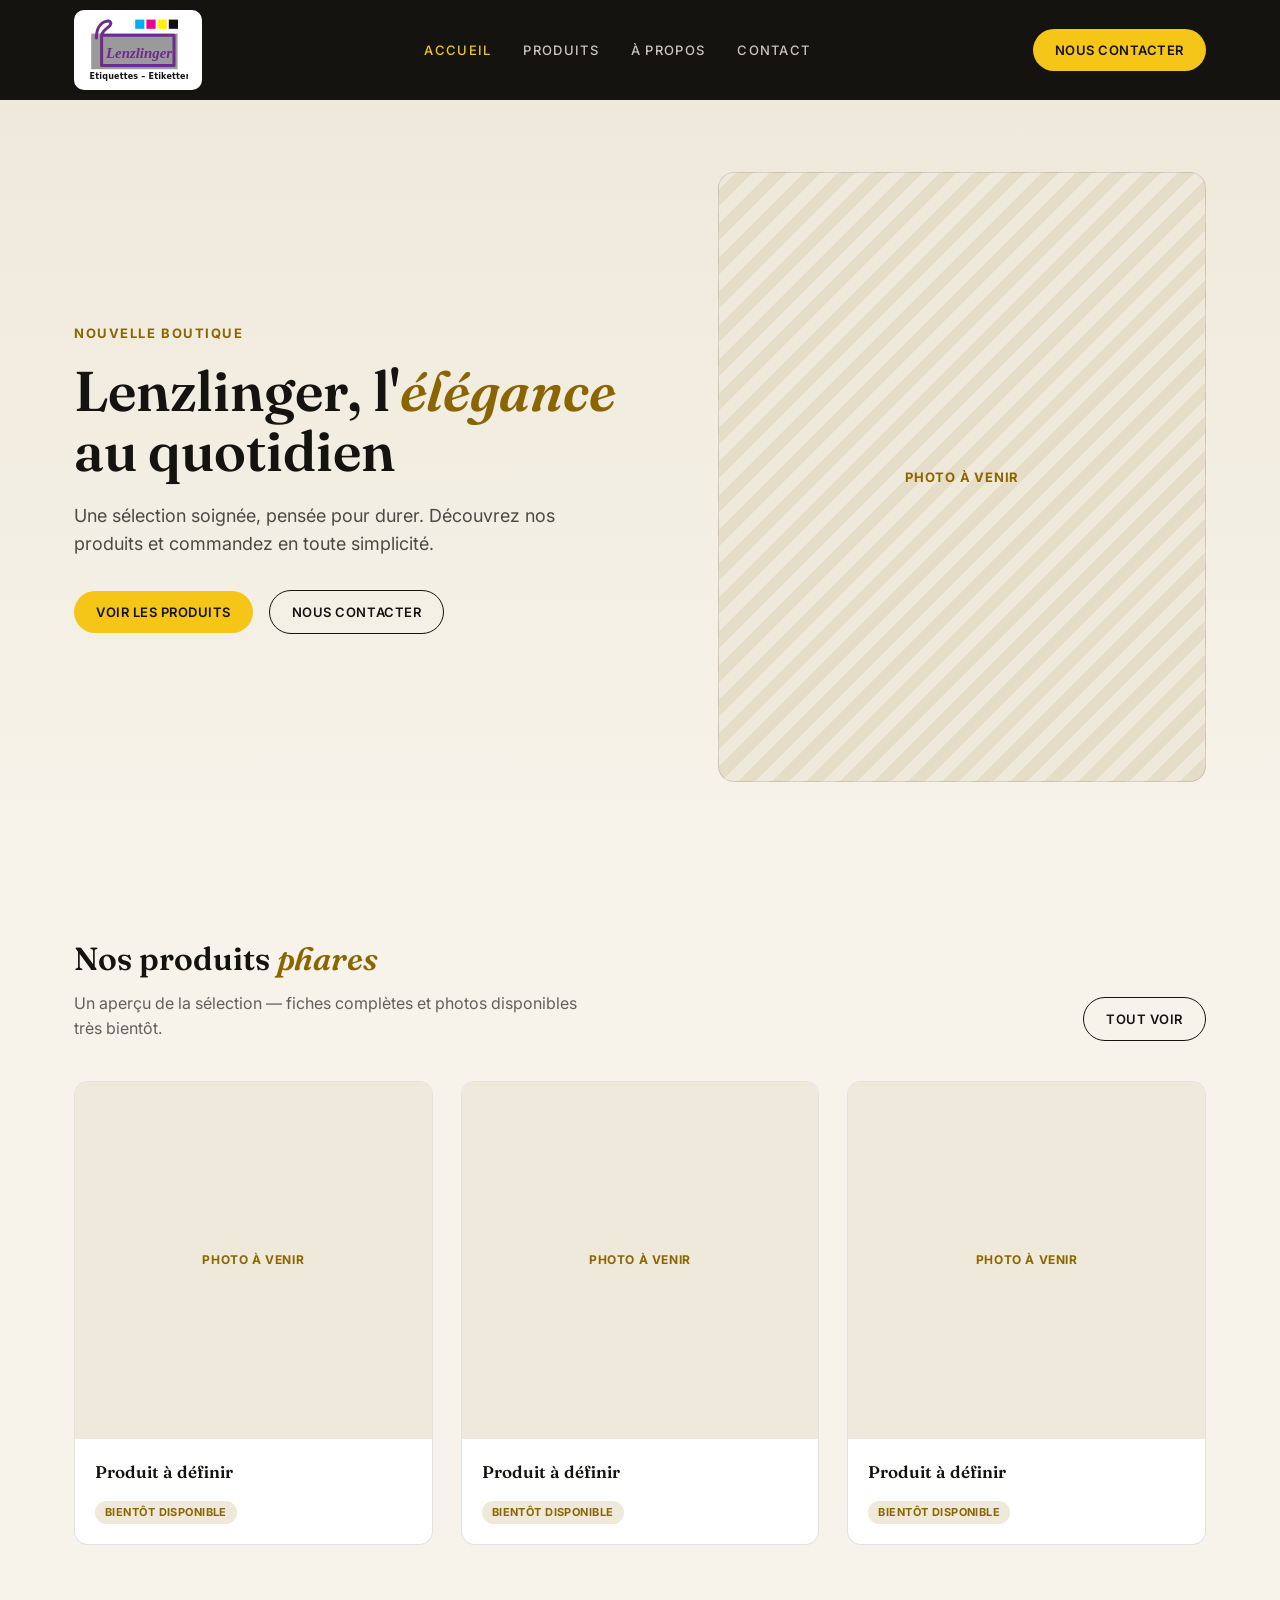
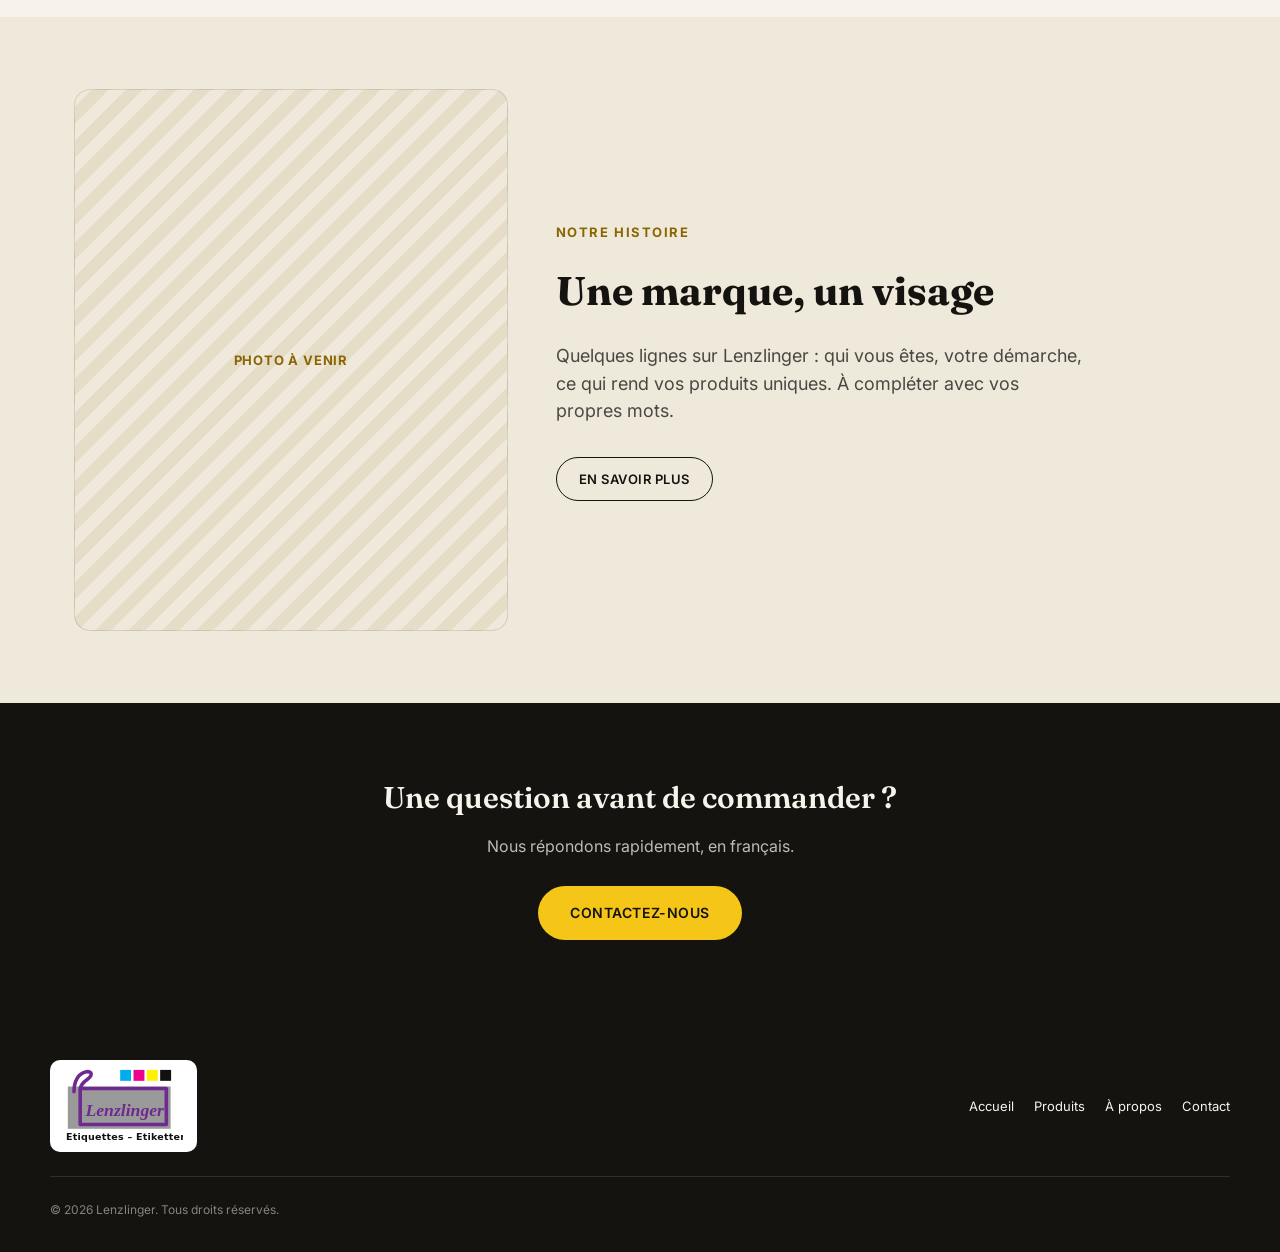
==== commit eda76bc8: "Rebuild the logo faithfully to the original artwork Mirko wants the original proportions kept so it " ====
--- a/index.html
+++ b/index.html
@@ -122,7 +122,7 @@
 
 <footer id="site-footer">
   <div class="top">
-    <img src="images/logo.svg" class="brand-logo brand-logo-footer" alt="Lenzlinger — Étiquettes / Etiketten">
+    <span class="wordmark"><img src="images/logo.svg" class="brand-logo brand-logo-footer" alt="Lenzlinger — Étiquettes / Etiketten"></span>
     <nav>
       <ul>
         <li><a href="index.html">Accueil</a></li>
--- a/css/style.css
+++ b/css/style.css
@@ -51,10 +51,16 @@
   padding: 10px 24px;
 }
 
-.wordmark { display: inline-flex; align-items: center; }
-
-.brand-logo { height: 58px; width: auto; display: block; }
-.brand-logo-footer { height: 68px; }
+.wordmark {
+  display: inline-flex;
+  align-items: center;
+  background: #fff;
+  padding: 8px 14px;
+  border-radius: 10px;
+}
+
+.brand-logo { height: 64px; width: auto; display: block; }
+.brand-logo-footer { height: 76px; }
 
 .main-nav {
   display: none;
